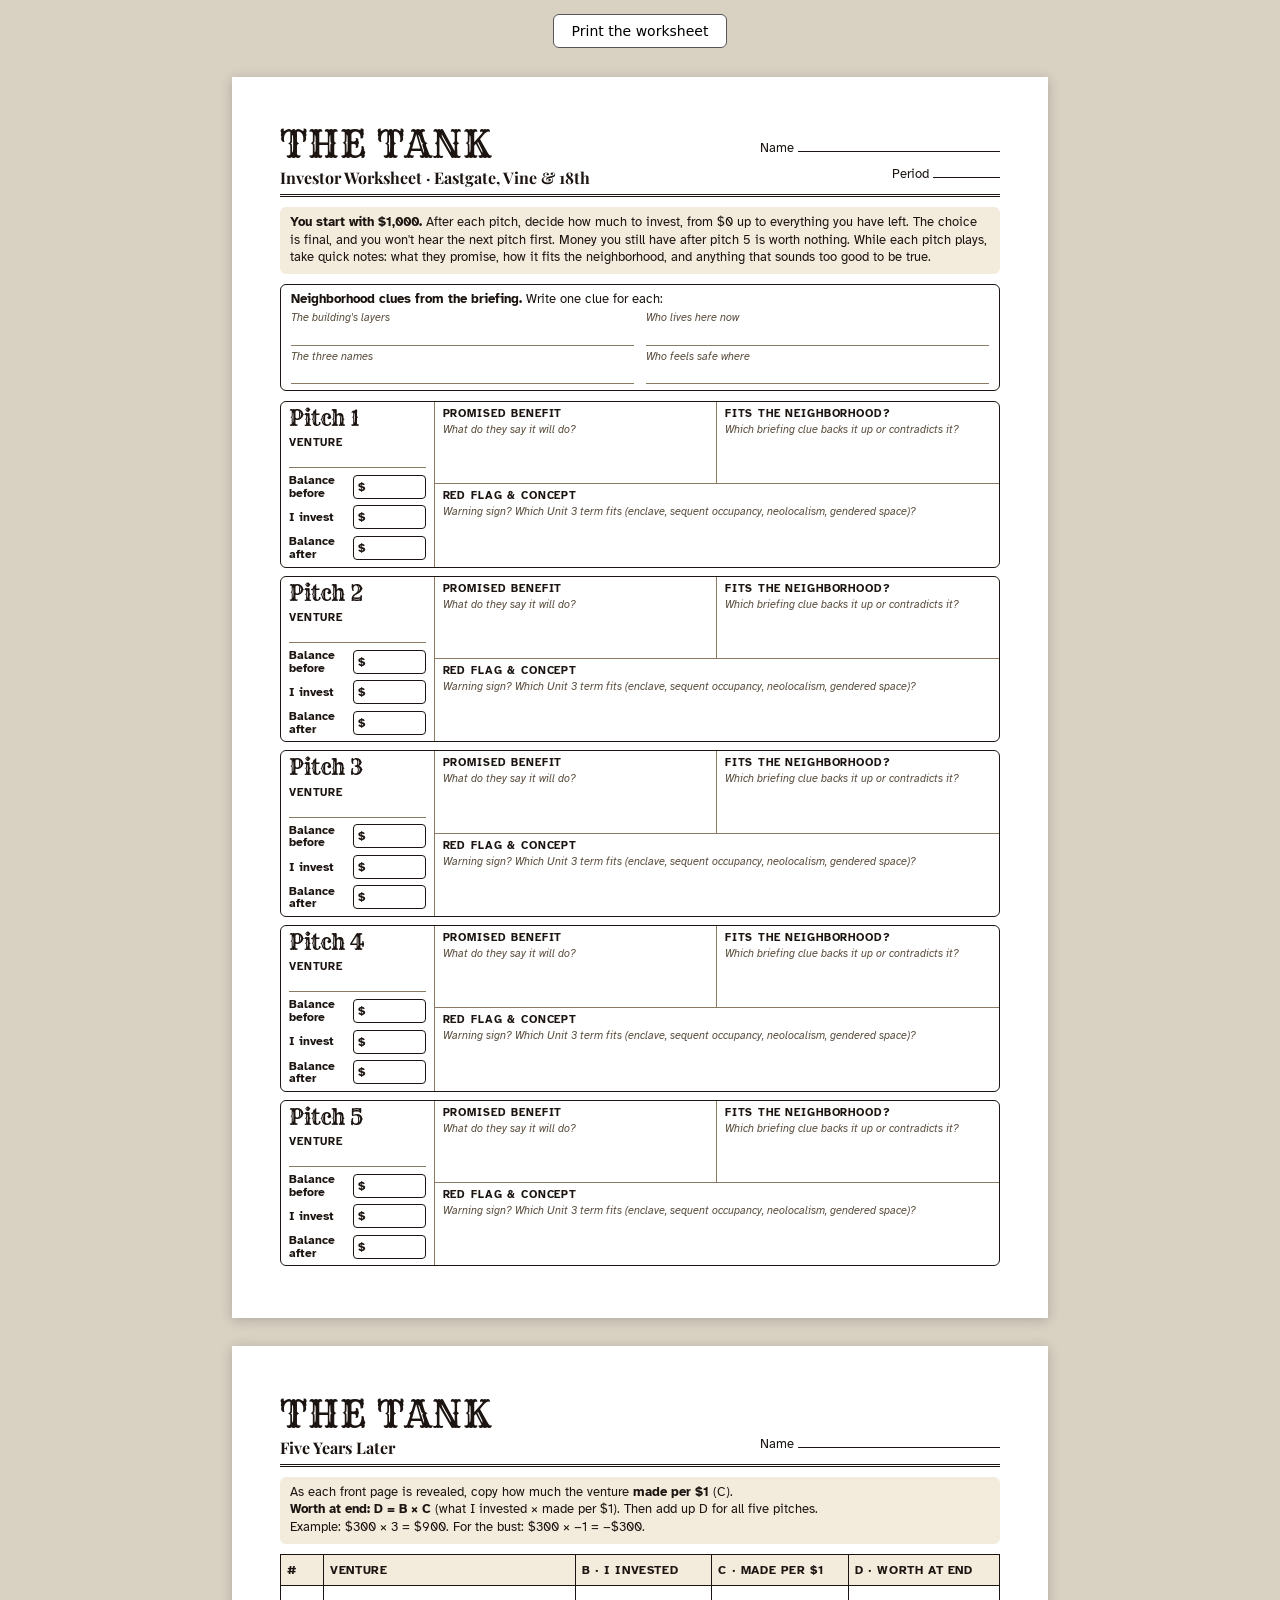
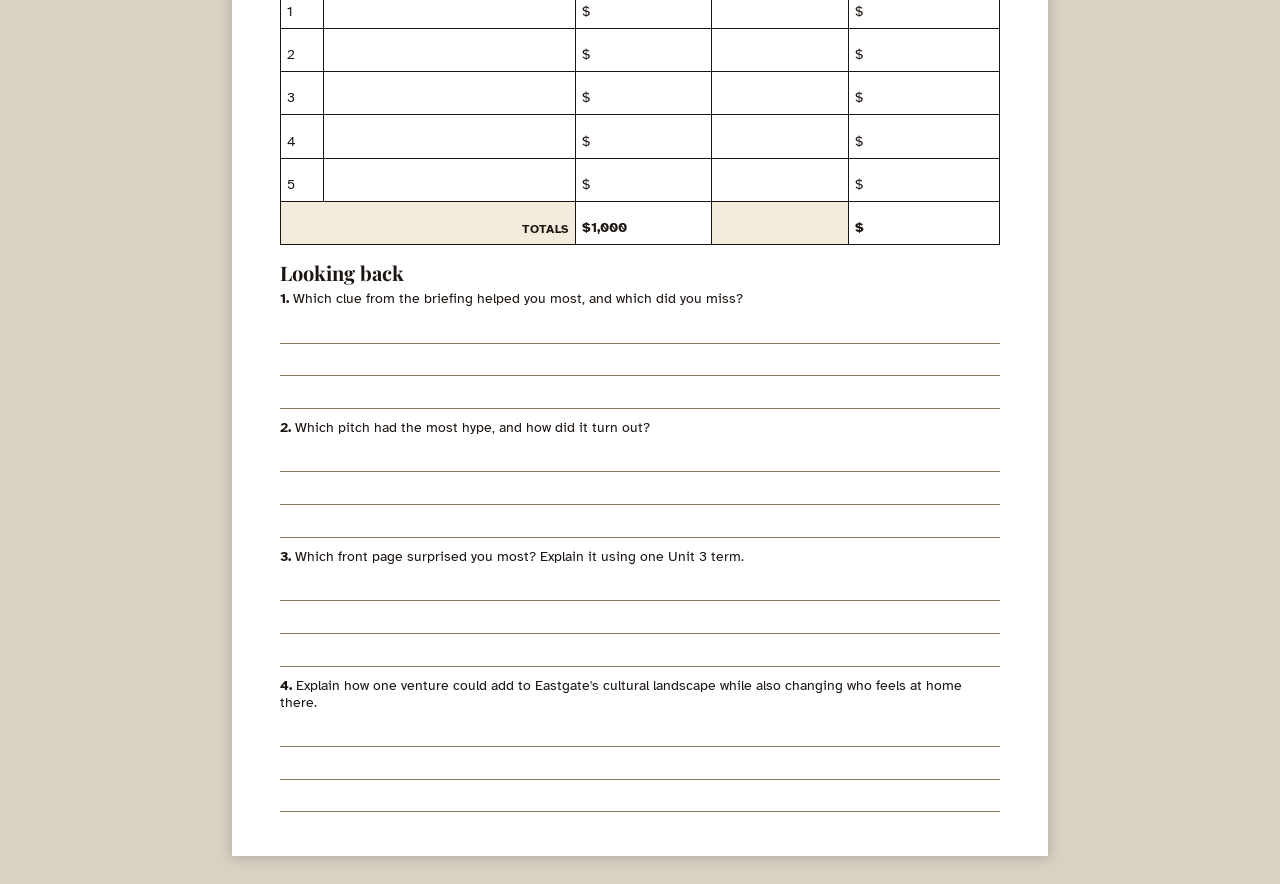
==== handout.html @ dfb70f0d "The Eastgate Tank: AP Human Geography 3.2 investor game built on The Tank Same flow as the Transport" ====
<!doctype html>
<html lang="en">
<head>
  <meta charset="utf-8">
  <meta name="viewport" content="width=device-width, initial-scale=1">
  <title>Eastgate Investor Worksheet</title>
  <meta name="description" content="Printable investor worksheet for The Eastgate Tank: neighborhood clues, notes on each pitch, a running balance, and the Five Years Later math.">
  <link rel="stylesheet" href="css/fonts.css">
  <style>
    :root { --ink: #1b1410; --rule: #8a7a62; --soft: #f3ecdd; }
    * { box-sizing: border-box; }
    body { margin: 0; background: #d9d2c3; color: var(--ink); font-family: 'Atkinson Hyperlegible', system-ui, sans-serif; font-size: 10.5pt; }
    .page { width: 8.5in; min-height: 11in; margin: .3in auto; background: #fff; padding: .45in .5in; box-shadow: 0 2px 12px rgba(0,0,0,.2); }
    .bar { display: flex; justify-content: space-between; align-items: end; border-bottom: 3px double var(--ink); padding-bottom: 6px; margin-bottom: 10px; }
    h1 { font-family: 'Rye', serif; font-weight: 400; font-size: 28pt; margin: 0; letter-spacing: 1px; }
    .sub { font-family: 'Playfair Display', serif; font-weight: 700; font-size: 12pt; }
    .name { font-size: 10pt; line-height: 2; text-align: right; }
    .name span { display: inline-block; border-bottom: 1px solid var(--ink); width: 2.1in; }
    .rules { background: var(--soft); border-radius: 6px; padding: 7px 10px; margin: 0 0 10px; font-size: 9.5pt; line-height: 1.4; }
    .pitch { display: grid; grid-template-columns: 1.6in 1fr 1fr; border: 1.5px solid var(--ink); border-radius: 6px; margin-bottom: 8px; break-inside: avoid; }
    .pitch .left { border-right: 1px solid var(--rule); padding: 6px 8px; display: flex; flex-direction: column; gap: 4px; }
    .pitch .num { font-family: 'Rye', serif; font-size: 16pt; line-height: 1; }
    .field { padding: 5px 8px; border-bottom: 1px solid var(--rule); min-height: .56in; }
    .clues { border: 1.5px solid var(--ink); border-radius: 6px; padding: 6px 10px; margin: 0 0 10px; font-size: 9.5pt; }
    .cgrid { display: grid; grid-template-columns: 1fr 1fr; gap: 0 12px; }
    .cgrid div { border-bottom: 1px solid var(--rule); height: .4in; padding-top: 2px; }
    .cgrid i { font-size: 8pt; color: #5c5040; }
    .field:nth-child(odd) { border-right: 1px solid var(--rule); }
    .field b { display: block; font-size: 8pt; letter-spacing: .08em; text-transform: uppercase; }
    .field i { font-size: 8pt; color: #5c5040; }
    .grid { display: grid; grid-template-columns: 1fr 1fr; grid-column: 2 / 4; }
    .grid .field.wide { grid-column: 1 / 3; border-right: none; border-bottom: none; }
    .blank { border-bottom: 1px solid var(--rule); height: 18px; }
    .money { display: flex; align-items: center; gap: 4px; font-weight: 700; font-size: 9pt; margin-top: 2px; }
    .money .lbl { width: .62in; line-height: 1.05; }
    .money .box { flex: 1; border: 1.5px solid var(--ink); border-radius: 4px; height: 24px; display: flex; align-items: center; padding-left: 4px; }
    table { width: 100%; border-collapse: collapse; margin-top: 6px; }
    th, td { border: 1px solid var(--ink); padding: 8px 6px; text-align: left; vertical-align: bottom; }
    th { background: var(--soft); font-size: 9pt; text-transform: uppercase; letter-spacing: .05em; }
    td { height: .45in; }
    h2 { font-family: 'Playfair Display', serif; font-size: 15pt; margin: 14px 0 4px; }
    .lines div { border-bottom: 1px solid var(--rule); height: .34in; }
    .tools { text-align: center; margin: 14px; font-family: system-ui; }
    .tools button { font: inherit; padding: 8px 18px; border-radius: 6px; border: 1px solid #555; background: #fff; cursor: pointer; }
    @media print {
      body { background: #fff; }
      .page { margin: 0; box-shadow: none; width: auto; min-height: 0; padding: .35in .45in; }
      .page + .page { break-before: page; }
      .tools { display: none; }
    }
    @page { size: letter; margin: 0; }
  </style>
</head>
<body>
  <div class="tools"><button onclick="print()">Print the worksheet</button></div>

  <section class="page">
    <div class="bar">
      <div><h1>THE TANK</h1><div class="sub">Investor Worksheet · Eastgate, Vine &amp; 18th</div></div>
      <div class="name">Name <span></span><br>Period <span style="width:.7in"></span></div>
    </div>
    <div class="rules"><b>You start with $1,000.</b> After each pitch, decide how much to invest, from $0 up to everything you have left. The choice is final, and you won't hear the next pitch first. Money you still have after pitch 5 is worth nothing. While each pitch plays, take quick notes: what they promise, how it fits the neighborhood, and anything that sounds too good to be true.</div>
    <div class="clues"><b>Neighborhood clues from the briefing.</b> Write one clue for each:<div class="cgrid"><div><i>The building's layers</i></div><div><i>Who lives here now</i></div><div><i>The three names</i></div><div><i>Who feels safe where</i></div></div></div>

    <!-- five pitch blocks -->
    <div id="pitches"></div>
  </section>

  <section class="page">
    <div class="bar"><div><h1>THE TANK</h1><div class="sub">Five Years Later</div></div><div class="name">Name <span></span></div></div>
    <div class="rules">As each front page is revealed, copy how much the venture <b>made per $1</b> (C).<br><b>Worth at end: D = B &times; C</b> (what I invested &times; made per $1). Then add up D for all five pitches.<br>Example: $300 &times; 3 = $900. For the bust: $300 &times; &minus;1 = &minus;$300.</div>
    <table>
      <thead><tr><th style="width:6%">#</th><th>Venture</th><th style="width:19%">B &middot; I invested</th><th style="width:19%">C &middot; Made per $1</th><th style="width:21%">D &middot; Worth at end</th></tr></thead>
      <tbody><tr><td>1</td><td></td><td>$</td><td></td><td>$</td></tr><tr><td>2</td><td></td><td>$</td><td></td><td>$</td></tr><tr><td>3</td><td></td><td>$</td><td></td><td>$</td></tr><tr><td>4</td><td></td><td>$</td><td></td><td>$</td></tr><tr><td>5</td><td></td><td>$</td><td></td><td>$</td></tr>
        <tr><th colspan="2" style="text-align:right">Totals</th><td><b>$1,000</b></td><td style="background:var(--soft)"></td><td><b>$</b></td></tr></tbody>
    </table>

    <h2>Looking back</h2>
    <p style="margin:2px 0 4px"><b>1.</b> Which clue from the briefing helped you most, and which did you miss?</p>
    <div class="lines"><div></div><div></div><div></div></div>
    <p style="margin:10px 0 4px"><b>2.</b> Which pitch had the most hype, and how did it turn out?</p>
    <div class="lines"><div></div><div></div><div></div></div>
    <p style="margin:10px 0 4px"><b>3.</b> Which front page surprised you most? Explain it using one Unit 3 term.</p>
    <div class="lines"><div></div><div></div><div></div></div>
    <p style="margin:10px 0 4px"><b>4.</b> Explain how one venture could add to Eastgate's cultural landscape while also changing who feels at home there.</p>
    <div class="lines"><div></div><div></div><div></div></div>
  </section>

  <script>
    // Five identical note blocks. Venture names are left blank because the pitch order changes by class.
    const block = (n) => `
      <div class="pitch">
        <div class="left"><div class="num">Pitch ${n}</div>
          <div><b style="font-size:8pt;text-transform:uppercase;letter-spacing:.08em">Venture</b><div class="blank"></div></div>
          <div class="money"><span class="lbl">Balance before</span><span class="box">$</span></div>
          <div class="money"><span class="lbl">I invest</span><span class="box">$</span></div>
          <div class="money"><span class="lbl">Balance after</span><span class="box">$</span></div>
        </div>
        <div class="grid">
          <div class="field"><b>Promised benefit</b><i>What do they say it will do?</i></div>
          <div class="field"><b>Fits the neighborhood?</b><i>Which briefing clue backs it up or contradicts it?</i></div>
          <div class="field wide"><b>Red flag &amp; concept</b><i>Warning sign? Which Unit 3 term fits (enclave, sequent occupancy, neolocalism, gendered space)?</i></div>
        </div>
      </div>`;
    document.getElementById('pitches').innerHTML = [1, 2, 3, 4, 5].map(block).join('');
  </script>
</body>
</html>
---- css/fonts.css ----
/* Self-hosted fonts (latin subset), so the site works even where Google Fonts is blocked. */
@font-face { font-family: 'Abril Fatface'; font-style: normal; font-weight: 400; font-display: swap; src: url(../assets/fonts/abril-fatface-400.woff2) format('woff2'); }
@font-face { font-family: 'Alfa Slab One'; font-style: normal; font-weight: 400; font-display: swap; src: url(../assets/fonts/alfa-slab-one-400.woff2) format('woff2'); }
@font-face { font-family: 'Atkinson Hyperlegible'; font-style: italic; font-weight: 400; font-display: swap; src: url(../assets/fonts/atkinson-hyperlegible-400-italic.woff2) format('woff2'); }
@font-face { font-family: 'Atkinson Hyperlegible'; font-style: normal; font-weight: 400; font-display: swap; src: url(../assets/fonts/atkinson-hyperlegible-400.woff2) format('woff2'); }
@font-face { font-family: 'Atkinson Hyperlegible'; font-style: normal; font-weight: 700; font-display: swap; src: url(../assets/fonts/atkinson-hyperlegible-700.woff2) format('woff2'); }
@font-face { font-family: 'Lobster'; font-style: normal; font-weight: 400; font-display: swap; src: url(../assets/fonts/lobster-400.woff2) format('woff2'); }
@font-face { font-family: 'Playfair Display'; font-style: italic; font-weight: 700; font-display: swap; src: url(../assets/fonts/playfair-display-700-italic.woff2) format('woff2'); }
@font-face { font-family: 'Playfair Display'; font-style: normal; font-weight: 700; font-display: swap; src: url(../assets/fonts/playfair-display-700.woff2) format('woff2'); }
@font-face { font-family: 'Playfair Display'; font-style: normal; font-weight: 900; font-display: swap; src: url(../assets/fonts/playfair-display-900.woff2) format('woff2'); }
@font-face { font-family: 'Rye'; font-style: normal; font-weight: 400; font-display: swap; src: url(../assets/fonts/rye-400.woff2) format('woff2'); }
@font-face { font-family: 'Sancreek'; font-style: normal; font-weight: 400; font-display: swap; src: url(../assets/fonts/sancreek-400.woff2) format('woff2'); }
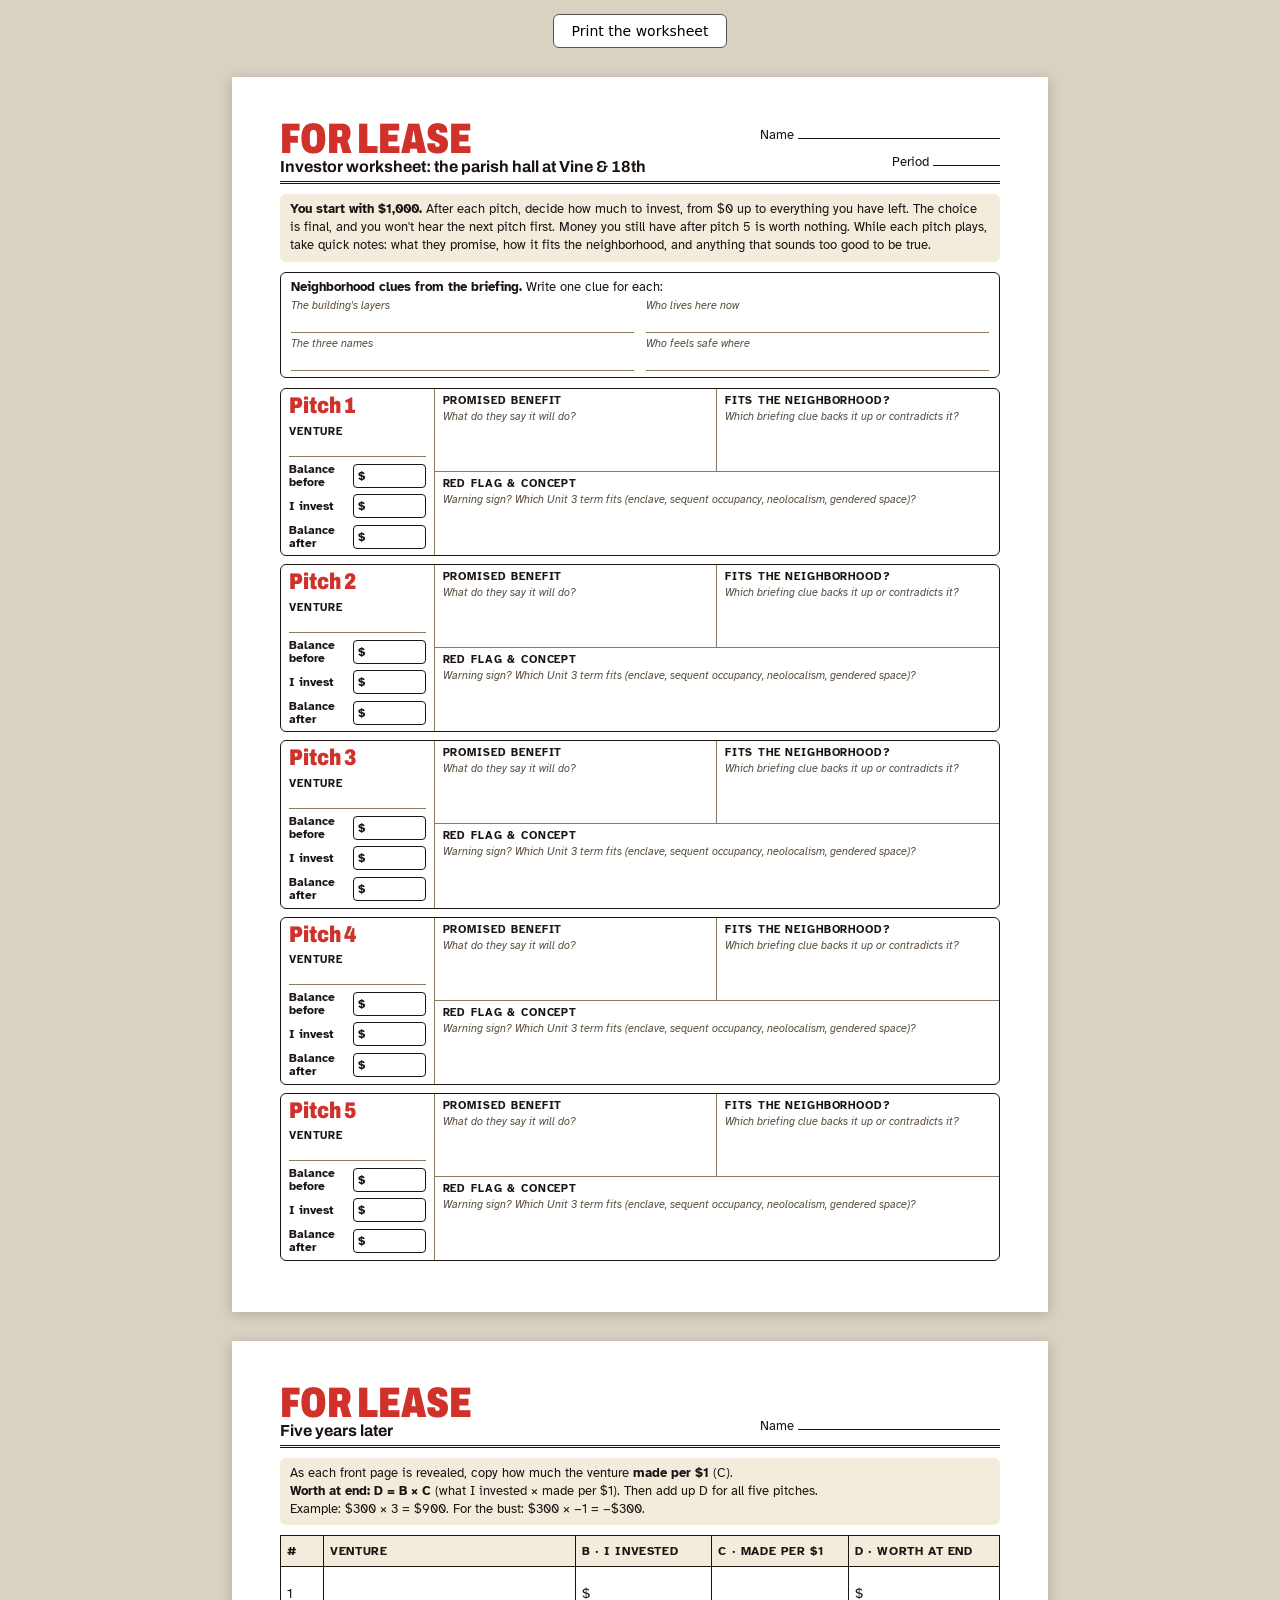
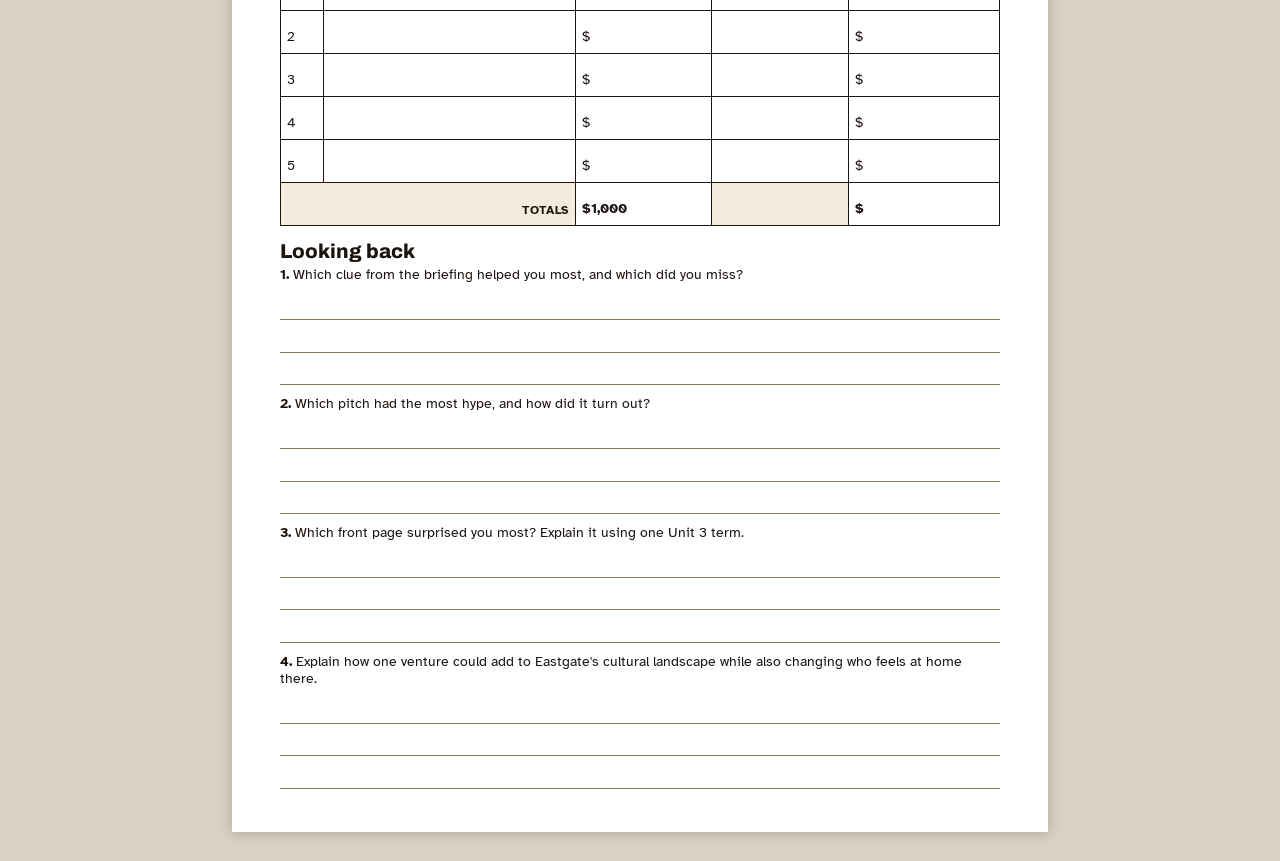
==== commit 1b6eda5d: "Rebrand as For Lease: Vine & 18th with a modern set New look: pitch night inside the parish hall (br" ====
--- a/handout.html
+++ b/handout.html
@@ -3,8 +3,8 @@
 <head>
   <meta charset="utf-8">
   <meta name="viewport" content="width=device-width, initial-scale=1">
-  <title>Eastgate Investor Worksheet</title>
-  <meta name="description" content="Printable investor worksheet for The Eastgate Tank: neighborhood clues, notes on each pitch, a running balance, and the Five Years Later math.">
+  <title>For Lease: Investor Worksheet</title>
+  <meta name="description" content="Printable investor worksheet for For Lease: neighborhood clues, notes on each pitch, a running balance, and the Five Years Later math.">
   <link rel="stylesheet" href="css/fonts.css">
   <style>
     :root { --ink: #1b1410; --rule: #8a7a62; --soft: #f3ecdd; }
@@ -12,14 +12,14 @@
     body { margin: 0; background: #d9d2c3; color: var(--ink); font-family: 'Atkinson Hyperlegible', system-ui, sans-serif; font-size: 10.5pt; }
     .page { width: 8.5in; min-height: 11in; margin: .3in auto; background: #fff; padding: .45in .5in; box-shadow: 0 2px 12px rgba(0,0,0,.2); }
     .bar { display: flex; justify-content: space-between; align-items: end; border-bottom: 3px double var(--ink); padding-bottom: 6px; margin-bottom: 10px; }
-    h1 { font-family: 'Rye', serif; font-weight: 400; font-size: 28pt; margin: 0; letter-spacing: 1px; }
-    .sub { font-family: 'Playfair Display', serif; font-weight: 700; font-size: 12pt; }
+    h1 { font-family: 'Archivo', sans-serif; font-weight: 900; font-stretch: 72%; font-size: 32pt; line-height: .9; margin: 0; color: #d1312b; }
+    .sub { font-family: 'Archivo', sans-serif; font-weight: 700; font-size: 12pt; }
     .name { font-size: 10pt; line-height: 2; text-align: right; }
     .name span { display: inline-block; border-bottom: 1px solid var(--ink); width: 2.1in; }
     .rules { background: var(--soft); border-radius: 6px; padding: 7px 10px; margin: 0 0 10px; font-size: 9.5pt; line-height: 1.4; }
     .pitch { display: grid; grid-template-columns: 1.6in 1fr 1fr; border: 1.5px solid var(--ink); border-radius: 6px; margin-bottom: 8px; break-inside: avoid; }
     .pitch .left { border-right: 1px solid var(--rule); padding: 6px 8px; display: flex; flex-direction: column; gap: 4px; }
-    .pitch .num { font-family: 'Rye', serif; font-size: 16pt; line-height: 1; }
+    .pitch .num { font-family: 'Archivo', sans-serif; font-weight: 900; font-stretch: 80%; font-size: 17pt; line-height: 1; color: #d1312b; }
     .field { padding: 5px 8px; border-bottom: 1px solid var(--rule); min-height: .56in; }
     .clues { border: 1.5px solid var(--ink); border-radius: 6px; padding: 6px 10px; margin: 0 0 10px; font-size: 9.5pt; }
     .cgrid { display: grid; grid-template-columns: 1fr 1fr; gap: 0 12px; }
@@ -38,7 +38,7 @@
     th, td { border: 1px solid var(--ink); padding: 8px 6px; text-align: left; vertical-align: bottom; }
     th { background: var(--soft); font-size: 9pt; text-transform: uppercase; letter-spacing: .05em; }
     td { height: .45in; }
-    h2 { font-family: 'Playfair Display', serif; font-size: 15pt; margin: 14px 0 4px; }
+    h2 { font-family: 'Archivo', sans-serif; font-weight: 800; font-size: 15pt; margin: 14px 0 4px; }
     .lines div { border-bottom: 1px solid var(--rule); height: .34in; }
     .tools { text-align: center; margin: 14px; font-family: system-ui; }
     .tools button { font: inherit; padding: 8px 18px; border-radius: 6px; border: 1px solid #555; background: #fff; cursor: pointer; }
@@ -56,7 +56,7 @@
 
   <section class="page">
     <div class="bar">
-      <div><h1>THE TANK</h1><div class="sub">Investor Worksheet · Eastgate, Vine &amp; 18th</div></div>
+      <div><h1>FOR LEASE</h1><div class="sub">Investor worksheet: the parish hall at Vine &amp; 18th</div></div>
       <div class="name">Name <span></span><br>Period <span style="width:.7in"></span></div>
     </div>
     <div class="rules"><b>You start with $1,000.</b> After each pitch, decide how much to invest, from $0 up to everything you have left. The choice is final, and you won't hear the next pitch first. Money you still have after pitch 5 is worth nothing. While each pitch plays, take quick notes: what they promise, how it fits the neighborhood, and anything that sounds too good to be true.</div>
@@ -67,7 +67,7 @@
   </section>
 
   <section class="page">
-    <div class="bar"><div><h1>THE TANK</h1><div class="sub">Five Years Later</div></div><div class="name">Name <span></span></div></div>
+    <div class="bar"><div><h1>FOR LEASE</h1><div class="sub">Five years later</div></div><div class="name">Name <span></span></div></div>
     <div class="rules">As each front page is revealed, copy how much the venture <b>made per $1</b> (C).<br><b>Worth at end: D = B &times; C</b> (what I invested &times; made per $1). Then add up D for all five pitches.<br>Example: $300 &times; 3 = $900. For the bust: $300 &times; &minus;1 = &minus;$300.</div>
     <table>
       <thead><tr><th style="width:6%">#</th><th>Venture</th><th style="width:19%">B &middot; I invested</th><th style="width:19%">C &middot; Made per $1</th><th style="width:21%">D &middot; Worth at end</th></tr></thead>
--- a/css/fonts.css
+++ b/css/fonts.css
@@ -1,12 +1,10 @@
 /* Self-hosted fonts (latin subset), so the site works even where Google Fonts is blocked. */
-@font-face { font-family: 'Abril Fatface'; font-style: normal; font-weight: 400; font-display: swap; src: url(../assets/fonts/abril-fatface-400.woff2) format('woff2'); }
 @font-face { font-family: 'Alfa Slab One'; font-style: normal; font-weight: 400; font-display: swap; src: url(../assets/fonts/alfa-slab-one-400.woff2) format('woff2'); }
 @font-face { font-family: 'Atkinson Hyperlegible'; font-style: italic; font-weight: 400; font-display: swap; src: url(../assets/fonts/atkinson-hyperlegible-400-italic.woff2) format('woff2'); }
 @font-face { font-family: 'Atkinson Hyperlegible'; font-style: normal; font-weight: 400; font-display: swap; src: url(../assets/fonts/atkinson-hyperlegible-400.woff2) format('woff2'); }
 @font-face { font-family: 'Atkinson Hyperlegible'; font-style: normal; font-weight: 700; font-display: swap; src: url(../assets/fonts/atkinson-hyperlegible-700.woff2) format('woff2'); }
-@font-face { font-family: 'Lobster'; font-style: normal; font-weight: 400; font-display: swap; src: url(../assets/fonts/lobster-400.woff2) format('woff2'); }
 @font-face { font-family: 'Playfair Display'; font-style: italic; font-weight: 700; font-display: swap; src: url(../assets/fonts/playfair-display-700-italic.woff2) format('woff2'); }
 @font-face { font-family: 'Playfair Display'; font-style: normal; font-weight: 700; font-display: swap; src: url(../assets/fonts/playfair-display-700.woff2) format('woff2'); }
 @font-face { font-family: 'Playfair Display'; font-style: normal; font-weight: 900; font-display: swap; src: url(../assets/fonts/playfair-display-900.woff2) format('woff2'); }
 @font-face { font-family: 'Rye'; font-style: normal; font-weight: 400; font-display: swap; src: url(../assets/fonts/rye-400.woff2) format('woff2'); }
-@font-face { font-family: 'Sancreek'; font-style: normal; font-weight: 400; font-display: swap; src: url(../assets/fonts/sancreek-400.woff2) format('woff2'); }
+@font-face { font-family: 'Archivo'; font-style: normal; font-weight: 100 900; font-stretch: 62% 125%; font-display: swap; src: url(../assets/fonts/archivo-latin-wdth.woff2) format('woff2-variations'), url(../assets/fonts/archivo-latin-wdth.woff2) format('woff2'); }
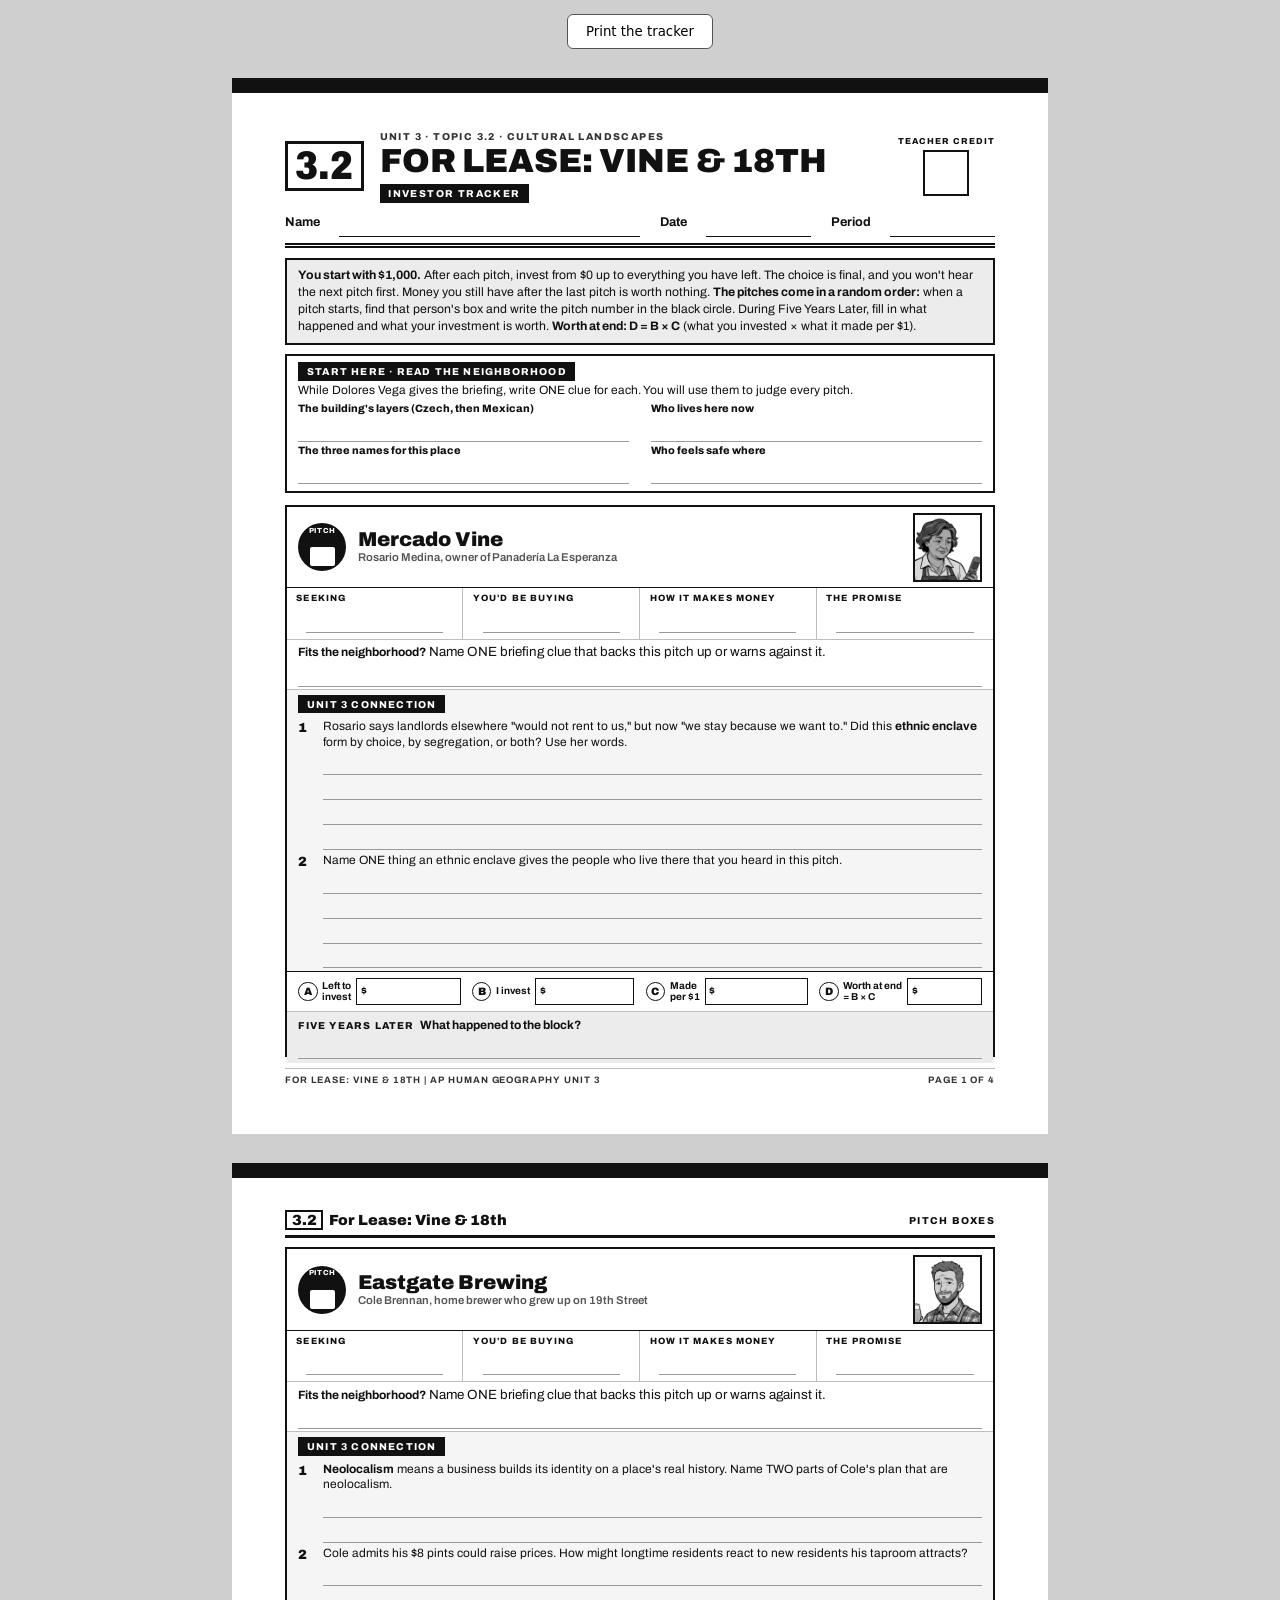
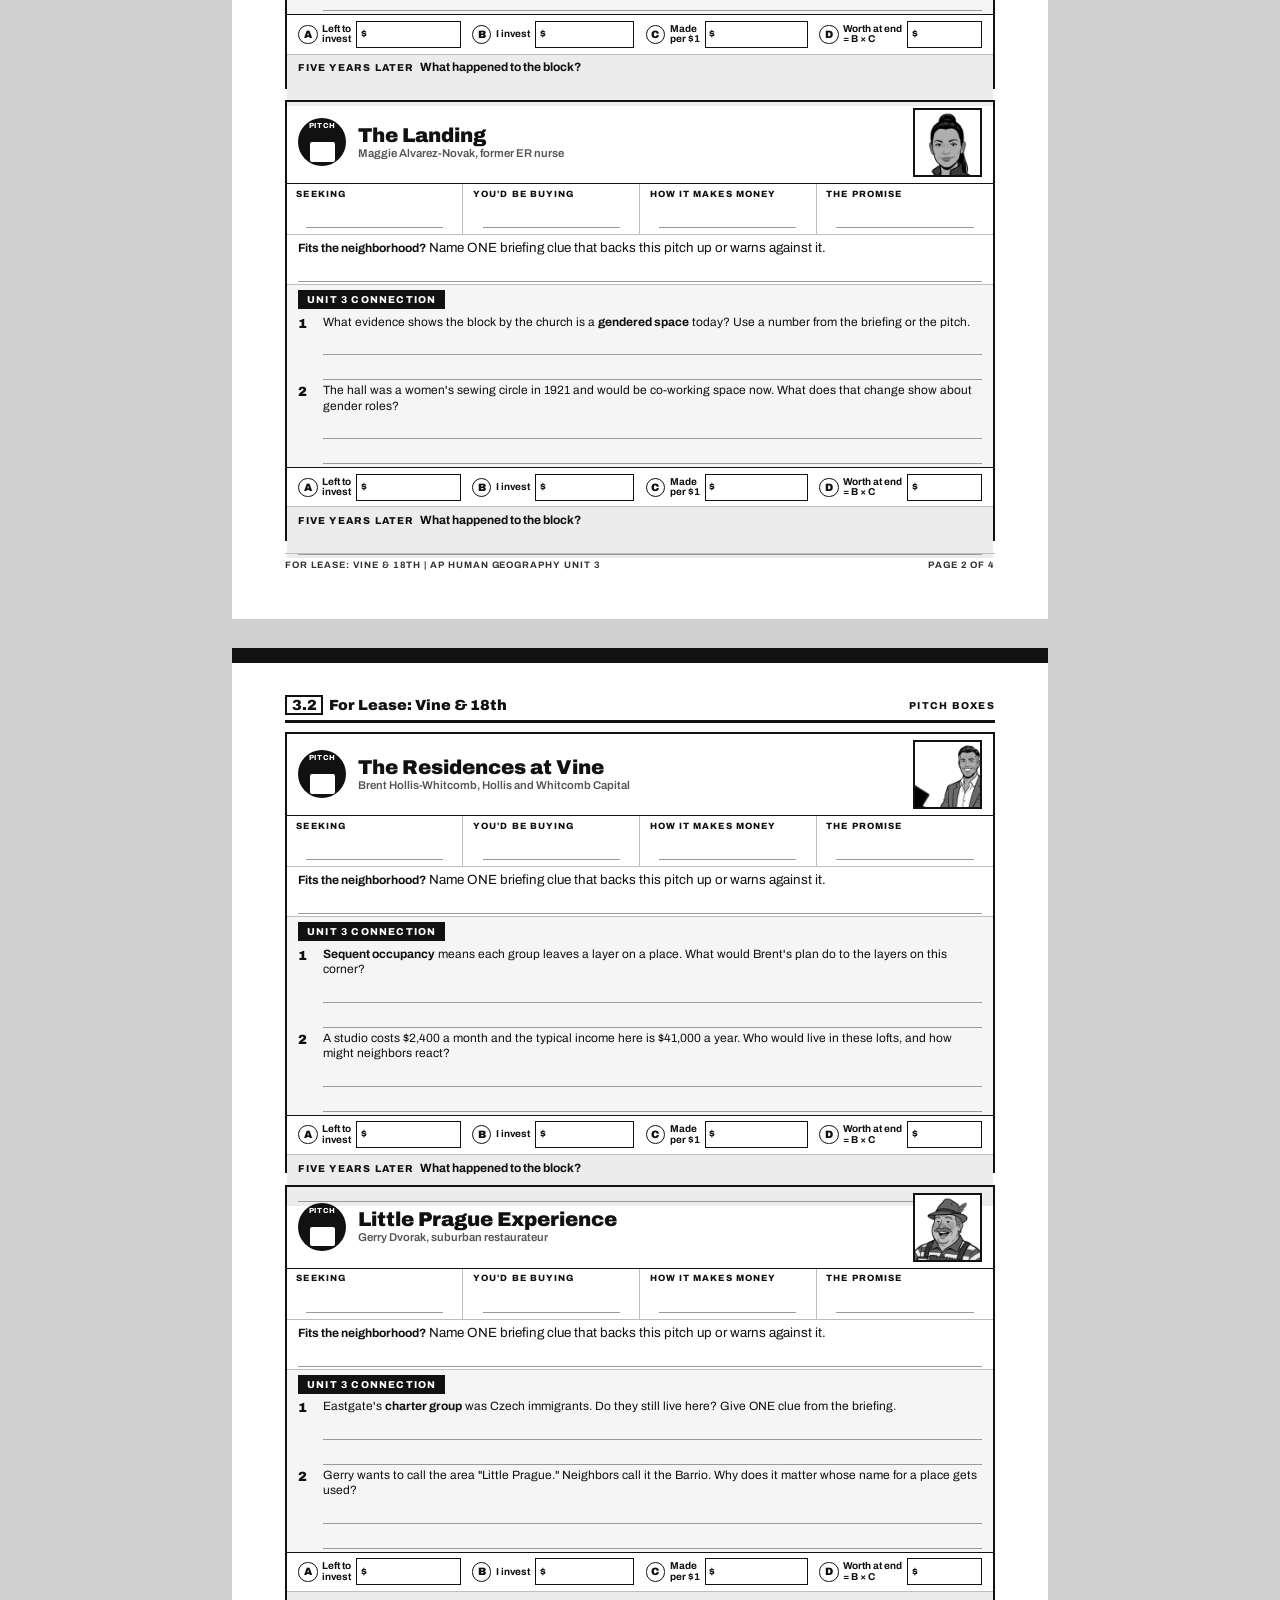
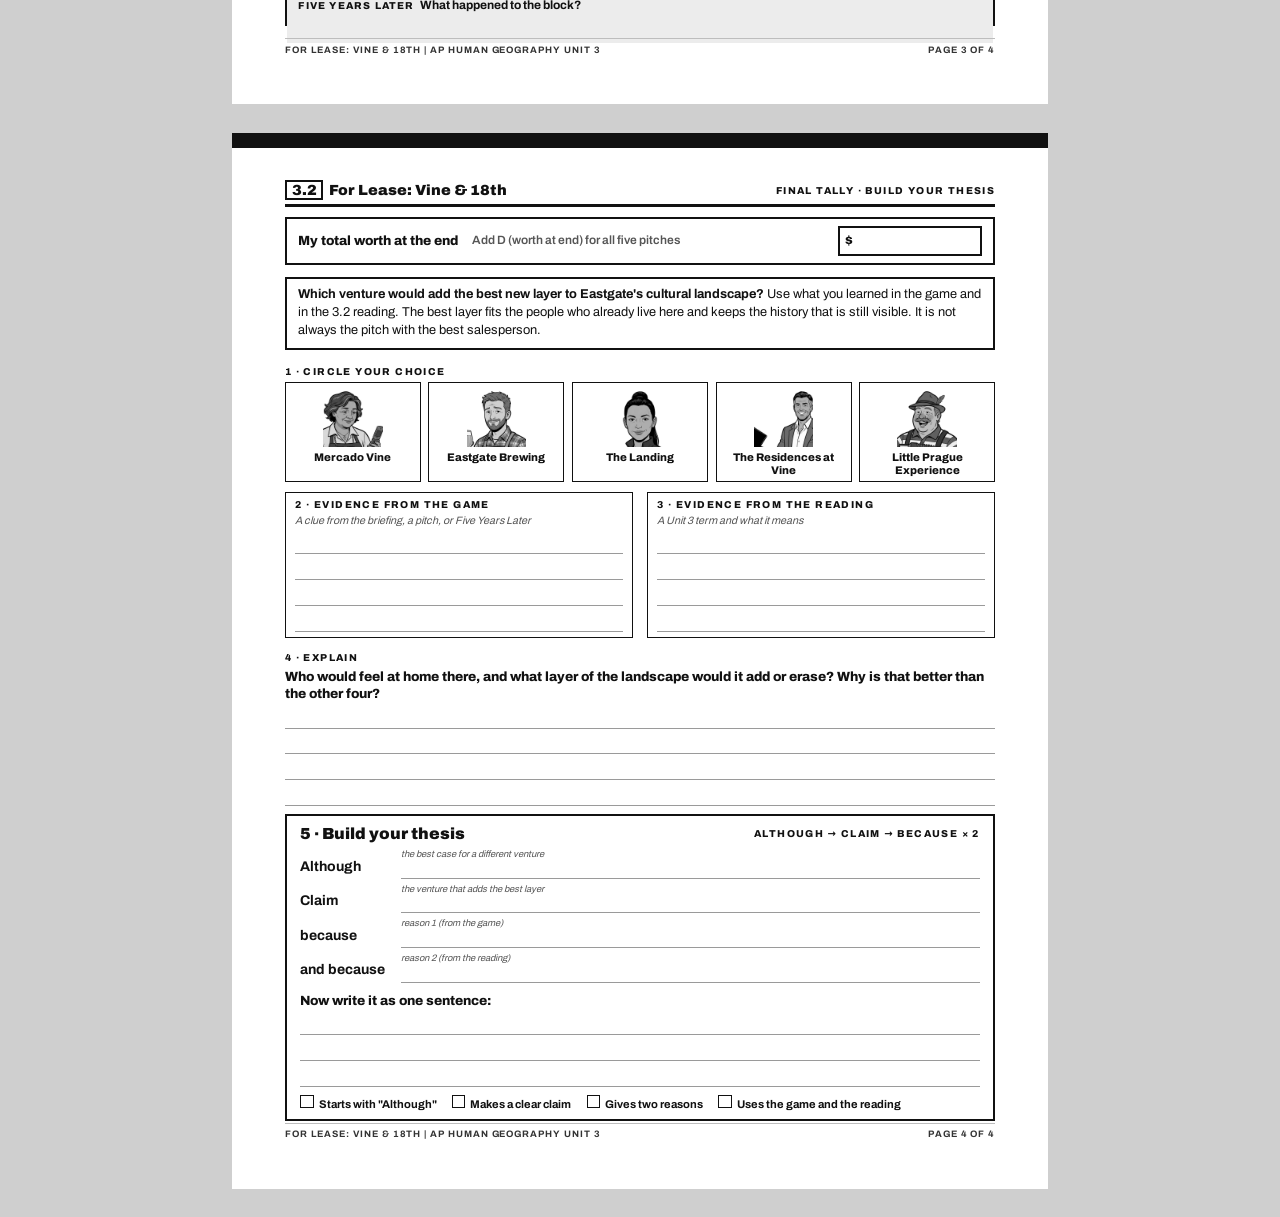
==== commit ce13c66f: "New investor tracker modeled on the Transportation Revolution handout Four pages in the course's bla" ====
--- a/handout.html
+++ b/handout.html
@@ -3,48 +3,95 @@
 <head>
   <meta charset="utf-8">
   <meta name="viewport" content="width=device-width, initial-scale=1">
-  <title>For Lease: Investor Worksheet</title>
-  <meta name="description" content="Printable investor worksheet for For Lease: neighborhood clues, notes on each pitch, a running balance, and the Five Years Later math.">
+  <title>For Lease: Investor Tracker</title>
+  <meta name="description" content="Printable investor tracker for For Lease: Vine & 18th. Neighborhood clues, a box for each pitch with Unit 3 connection questions, the Five Years Later math, and a thesis builder.">
   <link rel="stylesheet" href="css/fonts.css">
   <style>
-    :root { --ink: #1b1410; --rule: #8a7a62; --soft: #f3ecdd; }
+    /* Black-and-white student handout: Archivo throughout, structure from rules and tabs. */
+    :root { --ink: #111; --muted: #555; --label: #333; --line: #bdbdbd; --rule: #9a9a9a; --tint: #ececec; --tint-soft: #f5f5f5; }
     * { box-sizing: border-box; }
-    body { margin: 0; background: #d9d2c3; color: var(--ink); font-family: 'Atkinson Hyperlegible', system-ui, sans-serif; font-size: 10.5pt; }
-    .page { width: 8.5in; min-height: 11in; margin: .3in auto; background: #fff; padding: .45in .5in; box-shadow: 0 2px 12px rgba(0,0,0,.2); }
-    .bar { display: flex; justify-content: space-between; align-items: end; border-bottom: 3px double var(--ink); padding-bottom: 6px; margin-bottom: 10px; }
-    h1 { font-family: 'Archivo', sans-serif; font-weight: 900; font-stretch: 72%; font-size: 32pt; line-height: .9; margin: 0; color: #d1312b; }
-    .sub { font-family: 'Archivo', sans-serif; font-weight: 700; font-size: 12pt; }
-    .name { font-size: 10pt; line-height: 2; text-align: right; }
-    .name span { display: inline-block; border-bottom: 1px solid var(--ink); width: 2.1in; }
-    .rules { background: var(--soft); border-radius: 6px; padding: 7px 10px; margin: 0 0 10px; font-size: 9.5pt; line-height: 1.4; }
-    .pitch { display: grid; grid-template-columns: 1.6in 1fr 1fr; border: 1.5px solid var(--ink); border-radius: 6px; margin-bottom: 8px; break-inside: avoid; }
-    .pitch .left { border-right: 1px solid var(--rule); padding: 6px 8px; display: flex; flex-direction: column; gap: 4px; }
-    .pitch .num { font-family: 'Archivo', sans-serif; font-weight: 900; font-stretch: 80%; font-size: 17pt; line-height: 1; color: #d1312b; }
-    .field { padding: 5px 8px; border-bottom: 1px solid var(--rule); min-height: .56in; }
-    .clues { border: 1.5px solid var(--ink); border-radius: 6px; padding: 6px 10px; margin: 0 0 10px; font-size: 9.5pt; }
-    .cgrid { display: grid; grid-template-columns: 1fr 1fr; gap: 0 12px; }
-    .cgrid div { border-bottom: 1px solid var(--rule); height: .4in; padding-top: 2px; }
-    .cgrid i { font-size: 8pt; color: #5c5040; }
-    .field:nth-child(odd) { border-right: 1px solid var(--rule); }
-    .field b { display: block; font-size: 8pt; letter-spacing: .08em; text-transform: uppercase; }
-    .field i { font-size: 8pt; color: #5c5040; }
-    .grid { display: grid; grid-template-columns: 1fr 1fr; grid-column: 2 / 4; }
-    .grid .field.wide { grid-column: 1 / 3; border-right: none; border-bottom: none; }
-    .blank { border-bottom: 1px solid var(--rule); height: 18px; }
-    .money { display: flex; align-items: center; gap: 4px; font-weight: 700; font-size: 9pt; margin-top: 2px; }
-    .money .lbl { width: .62in; line-height: 1.05; }
-    .money .box { flex: 1; border: 1.5px solid var(--ink); border-radius: 4px; height: 24px; display: flex; align-items: center; padding-left: 4px; }
-    table { width: 100%; border-collapse: collapse; margin-top: 6px; }
-    th, td { border: 1px solid var(--ink); padding: 8px 6px; text-align: left; vertical-align: bottom; }
-    th { background: var(--soft); font-size: 9pt; text-transform: uppercase; letter-spacing: .05em; }
-    td { height: .45in; }
-    h2 { font-family: 'Archivo', sans-serif; font-weight: 800; font-size: 15pt; margin: 14px 0 4px; }
-    .lines div { border-bottom: 1px solid var(--rule); height: .34in; }
+    body { margin: 0; background: #cfcfcf; color: var(--ink); font-family: 'Archivo', system-ui, sans-serif; font-size: 10pt; line-height: 1.3; }
+    .page { width: 8.5in; height: 11in; margin: .3in auto; background: #fff; padding: .5in .55in; position: relative; overflow: hidden; display: flex; flex-direction: column; }
+    .topbar { position: absolute; left: 0; right: 0; top: 0; height: .16in; background: var(--ink); }
+    /* header (page 1) */
+    .hdr { display: grid; grid-template-columns: auto 1fr auto; gap: 0 .16in; align-items: center; }
+    .num { font-weight: 900; font-stretch: 85%; font-size: 30pt; line-height: 1; border: 3px solid var(--ink); padding: .02in .08in; }
+    .kicker { font-weight: 800; font-size: 7.5pt; letter-spacing: .14em; text-transform: uppercase; color: var(--label); }
+    h1 { margin: .02in 0 0; font-weight: 900; font-size: 25pt; line-height: 1; text-transform: uppercase; white-space: nowrap; }
+    .doc-tab { display: inline-block; background: var(--ink); color: #fff; font-weight: 800; font-size: 7.5pt; letter-spacing: .14em; padding: .03in .09in; margin-top: .06in; }
+    .credit { text-align: center; font-weight: 800; font-size: 6.5pt; letter-spacing: .12em; }
+    .credit i { display: block; width: 46px; height: 46px; border: 2px solid var(--ink); margin: .03in auto 0; }
+    .nameline { display: flex; gap: .2in; margin: .12in 0 .06in; font-weight: 700; font-size: 9.5pt; }
+    .nameline span { flex: 1; border-bottom: 1px solid var(--ink); height: .24in; }
+    .nameline span.s { flex: .35; }
+    .dbl { border-top: 5px double var(--ink); margin-bottom: .1in; }
+    /* running header (pages 2+) */
+    .run { display: flex; justify-content: space-between; align-items: center; border-bottom: 3px solid var(--ink); padding-bottom: .05in; margin-bottom: .1in; }
+    .run b { font-weight: 900; font-size: 11pt; }
+    .run b span { border: 2px solid var(--ink); padding: 0 .05in; margin-right: .06in; }
+    .run em { font-style: normal; font-weight: 800; font-size: 7.5pt; letter-spacing: .14em; text-transform: uppercase; }
+    .directions { background: var(--tint); border: 2px solid var(--ink); padding: .08in .12in; font-size: 9.2pt; line-height: 1.38; margin-bottom: .1in; }
+    .tab { display: inline-block; background: var(--ink); color: #fff; font-weight: 800; font-size: 7.5pt; letter-spacing: .12em; text-transform: uppercase; padding: .03in .09in; }
+    /* neighborhood clues */
+    .clues { border: 2.5px solid var(--ink); padding: .06in .12in .08in; margin-bottom: .12in; }
+    .clues p { margin: .02in 0 .04in; font-size: 9pt; }
+    .cgrid { display: grid; grid-template-columns: 1fr 1fr; gap: .02in .22in; }
+    .cgrid div { font-weight: 800; font-size: 8pt; }
+    .lines i { display: block; border-bottom: 1px solid var(--rule); height: .27in; }
+    /* venture box */
+    .venture { border: 2.5px solid var(--ink); margin-bottom: .12in; flex: 1; display: flex; flex-direction: column; min-height: 0; }
+    .v-head { display: flex; align-items: center; gap: .12in; padding: .06in .12in; border-bottom: 1.5px solid var(--ink); }
+    .pitchno { width: .5in; height: .5in; border-radius: 50%; background: var(--ink); color: #fff; display: grid; place-items: center; text-align: center; font-weight: 800; font-size: 5.5pt; letter-spacing: .08em; line-height: 1.05; flex: none; }
+    .pitchno b { display: block; width: .26in; height: .2in; background: #fff; border-radius: 2px; margin: .02in auto 0; }
+    .v-name { flex: 1; }
+    .v-name h2 { margin: 0; font-weight: 900; font-size: 15pt; line-height: 1.05; }
+    .v-name div { font-size: 8.5pt; color: var(--muted); font-weight: 600; }
+    .v-head img { width: .72in; height: .72in; object-fit: cover; border: 2px solid var(--ink); filter: grayscale(1); }
+    .fields { display: grid; grid-template-columns: repeat(4, 1fr); border-bottom: 1px solid var(--line); }
+    .fields div { padding: .05in .1in .03in; border-right: 1px solid var(--line); font-weight: 800; font-size: 6.8pt; letter-spacing: .12em; text-transform: uppercase; }
+    .fields div:last-child { border-right: none; }
+    .fields .lines i { height: .24in; }
+    .row { padding: .04in .12in .02in; border-bottom: 1px solid var(--line); }
+    .row > b { font-size: 9pt; }
+    .connect { background: var(--tint-soft); padding: .05in .12in .03in; border-bottom: 1.5px solid var(--ink); flex: 1; }
+    .connect .tab { margin-bottom: .03in; }
+    .q { display: grid; grid-template-columns: .22in 1fr; gap: 0 .04in; margin-top: .03in; font-size: 9pt; line-height: 1.3; }
+    .q > span { font-weight: 900; font-size: 10pt; }
+    .q .lines i { height: .26in; }
+    .money { display: grid; grid-template-columns: repeat(4, 1fr); gap: .12in; padding: .06in .12in; border-bottom: 1px solid var(--line); align-items: center; }
+    .money div { display: flex; align-items: center; gap: .05in; font-weight: 700; font-size: 7.5pt; line-height: 1.05; }
+    .money .l { width: .2in; height: .2in; border: 1.5px solid var(--ink); border-radius: 50%; display: grid; place-items: center; font-weight: 900; font-size: 8pt; flex: none; }
+    .money .box { flex: 1; border: 1.5px solid var(--ink); height: .28in; padding-left: .04in; display: flex; align-items: center; font-weight: 800; }
+    .later { background: var(--tint); padding: .04in .12in .04in; }
+    .later .tab { background: none; color: var(--ink); padding: 0; margin-right: .06in; }
+    .later b { font-size: 9pt; }
+    /* thesis page */
+    .qbox { border: 2.5px solid var(--ink); padding: .08in .12in; font-size: 9.6pt; line-height: 1.4; margin-bottom: .1in; }
+    .total { display: flex; align-items: center; gap: .14in; border: 2.5px solid var(--ink); padding: .07in .12in; margin-bottom: .12in; font-weight: 800; }
+    .total span { flex: 1; font-weight: 600; color: var(--muted); font-size: 9pt; }
+    .total .box { width: 1.5in; border: 2px solid var(--ink); height: .32in; display: flex; align-items: center; padding-left: .06in; }
+    .sl { font-weight: 800; font-size: 7.5pt; letter-spacing: .14em; text-transform: uppercase; margin: .06in 0 .04in; }
+    .choices { display: grid; grid-template-columns: repeat(5, 1fr); gap: .08in; margin-bottom: .1in; }
+    .choices div { border: 1.5px solid var(--ink); padding: .05in; text-align: center; font-weight: 800; font-size: 8.3pt; line-height: 1.15; }
+    .choices img { width: .62in; height: .62in; object-fit: cover; display: block; margin: 0 auto .04in; filter: grayscale(1); }
+    .ev { display: grid; grid-template-columns: 1fr 1fr; gap: .14in; margin-bottom: .08in; }
+    .ev > div { border: 1.5px solid var(--ink); padding: .05in .1in; }
+    .ev small { display: block; font-style: italic; color: var(--muted); font-size: 8pt; }
+    .thesis { border: 2.5px solid var(--ink); padding: .08in .14in; margin-top: .08in; }
+    .thesis h3 { margin: 0; display: flex; justify-content: space-between; font-weight: 900; font-size: 12pt; }
+    .thesis h3 span { font-weight: 800; font-size: 7.5pt; letter-spacing: .14em; text-transform: uppercase; align-self: center; }
+    .eq { display: grid; grid-template-columns: .95in 1fr; align-items: end; gap: 0 .1in; margin-top: .02in; }
+    .eq b { font-size: 10.5pt; padding-bottom: .03in; }
+    .eq div { border-bottom: 1px solid var(--rule); height: .34in; position: relative; }
+    .eq div small { position: absolute; top: .02in; left: 0; font-style: italic; font-size: 7pt; color: var(--muted); }
+    .checks { display: flex; gap: .16in; margin-top: .08in; font-size: 8.4pt; font-weight: 700; }
+    .checks span::before { content: ''; display: inline-block; width: .12in; height: .12in; border: 1.5px solid var(--ink); margin-right: .05in; vertical-align: -1px; }
+    .foot { margin-top: auto; padding-top: .05in; border-top: 1px solid var(--line); display: flex; justify-content: space-between; font-size: 7pt; font-weight: 700; letter-spacing: .1em; text-transform: uppercase; color: var(--label); }
     .tools { text-align: center; margin: 14px; font-family: system-ui; }
     .tools button { font: inherit; padding: 8px 18px; border-radius: 6px; border: 1px solid #555; background: #fff; cursor: pointer; }
     @media print {
       body { background: #fff; }
-      .page { margin: 0; box-shadow: none; width: auto; min-height: 0; padding: .35in .45in; }
+      .page { margin: 0; box-shadow: none; }
       .page + .page { break-before: page; }
       .tools { display: none; }
     }
@@ -52,57 +99,99 @@
   </style>
 </head>
 <body>
-  <div class="tools"><button onclick="print()">Print the worksheet</button></div>
-
-  <section class="page">
-    <div class="bar">
-      <div><h1>FOR LEASE</h1><div class="sub">Investor worksheet: the parish hall at Vine &amp; 18th</div></div>
-      <div class="name">Name <span></span><br>Period <span style="width:.7in"></span></div>
-    </div>
-    <div class="rules"><b>You start with $1,000.</b> After each pitch, decide how much to invest, from $0 up to everything you have left. The choice is final, and you won't hear the next pitch first. Money you still have after pitch 5 is worth nothing. While each pitch plays, take quick notes: what they promise, how it fits the neighborhood, and anything that sounds too good to be true.</div>
-    <div class="clues"><b>Neighborhood clues from the briefing.</b> Write one clue for each:<div class="cgrid"><div><i>The building's layers</i></div><div><i>Who lives here now</i></div><div><i>The three names</i></div><div><i>Who feels safe where</i></div></div></div>
-
-    <!-- five pitch blocks -->
-    <div id="pitches"></div>
-  </section>
-
-  <section class="page">
-    <div class="bar"><div><h1>FOR LEASE</h1><div class="sub">Five years later</div></div><div class="name">Name <span></span></div></div>
-    <div class="rules">As each front page is revealed, copy how much the venture <b>made per $1</b> (C).<br><b>Worth at end: D = B &times; C</b> (what I invested &times; made per $1). Then add up D for all five pitches.<br>Example: $300 &times; 3 = $900. For the bust: $300 &times; &minus;1 = &minus;$300.</div>
-    <table>
-      <thead><tr><th style="width:6%">#</th><th>Venture</th><th style="width:19%">B &middot; I invested</th><th style="width:19%">C &middot; Made per $1</th><th style="width:21%">D &middot; Worth at end</th></tr></thead>
-      <tbody><tr><td>1</td><td></td><td>$</td><td></td><td>$</td></tr><tr><td>2</td><td></td><td>$</td><td></td><td>$</td></tr><tr><td>3</td><td></td><td>$</td><td></td><td>$</td></tr><tr><td>4</td><td></td><td>$</td><td></td><td>$</td></tr><tr><td>5</td><td></td><td>$</td><td></td><td>$</td></tr>
-        <tr><th colspan="2" style="text-align:right">Totals</th><td><b>$1,000</b></td><td style="background:var(--soft)"></td><td><b>$</b></td></tr></tbody>
-    </table>
-
-    <h2>Looking back</h2>
-    <p style="margin:2px 0 4px"><b>1.</b> Which clue from the briefing helped you most, and which did you miss?</p>
-    <div class="lines"><div></div><div></div><div></div></div>
-    <p style="margin:10px 0 4px"><b>2.</b> Which pitch had the most hype, and how did it turn out?</p>
-    <div class="lines"><div></div><div></div><div></div></div>
-    <p style="margin:10px 0 4px"><b>3.</b> Which front page surprised you most? Explain it using one Unit 3 term.</p>
-    <div class="lines"><div></div><div></div><div></div></div>
-    <p style="margin:10px 0 4px"><b>4.</b> Explain how one venture could add to Eastgate's cultural landscape while also changing who feels at home there.</p>
-    <div class="lines"><div></div><div></div><div></div></div>
-  </section>
+  <div class="tools"><button onclick="print()">Print the tracker</button></div>
+  <div id="pages"></div>
 
   <script>
-    // Five identical note blocks. Venture names are left blank because the pitch order changes by class.
-    const block = (n) => `
-      <div class="pitch">
-        <div class="left"><div class="num">Pitch ${n}</div>
-          <div><b style="font-size:8pt;text-transform:uppercase;letter-spacing:.08em">Venture</b><div class="blank"></div></div>
-          <div class="money"><span class="lbl">Balance before</span><span class="box">$</span></div>
-          <div class="money"><span class="lbl">I invest</span><span class="box">$</span></div>
-          <div class="money"><span class="lbl">Balance after</span><span class="box">$</span></div>
+    // Each venture gets its own box because the pitch order is shuffled every period:
+    // students find the box when a pitch starts and write its number in the black circle.
+    const V = [
+      { id: 'mercado', name: 'Mercado Vine', who: 'Rosario Medina, owner of Panadería La Esperanza', qs: [
+        'Rosario says landlords elsewhere "would not rent to us," but now "we stay because we want to." Did this <b>ethnic enclave</b> form by choice, by segregation, or both? Use her words.',
+        'Name ONE thing an ethnic enclave gives the people who live there that you heard in this pitch.'] },
+      { id: 'brewery', name: 'Eastgate Brewing', who: 'Cole Brennan, home brewer who grew up on 19th Street', qs: [
+        '<b>Neolocalism</b> means a business builds its identity on a place\'s real history. Name TWO parts of Cole\'s plan that are neolocalism.',
+        'Cole admits his $8 pints could raise prices. How might longtime residents react to new residents his taproom attracts?'] },
+      { id: 'landing', name: 'The Landing', who: 'Maggie Alvarez-Novak, former ER nurse', qs: [
+        'What evidence shows the block by the church is a <b>gendered space</b> today? Use a number from the briefing or the pitch.',
+        'The hall was a women\'s sewing circle in 1921 and would be co-working space now. What does that change show about gender roles?'] },
+      { id: 'residences', name: 'The Residences at Vine', who: 'Brent Hollis-Whitcomb, Hollis and Whitcomb Capital', qs: [
+        '<b>Sequent occupancy</b> means each group leaves a layer on a place. What would Brent\'s plan do to the layers on this corner?',
+        'A studio costs $2,400 a month and the typical income here is $41,000 a year. Who would live in these lofts, and how might neighbors react?'] },
+      { id: 'littleprague', name: 'Little Prague Experience', who: 'Gerry Dvorak, suburban restaurateur', qs: [
+        'Eastgate\'s <b>charter group</b> was Czech immigrants. Do they still live here? Give ONE clue from the briefing.',
+        'Gerry wants to call the area "Little Prague." Neighbors call it the Barrio. Why does it matter whose name for a place gets used?'] },
+    ];
+    const lines = (n) => `<div class="lines">${'<i></i>'.repeat(n)}</div>`;
+    const foot = (p) => `<div class="foot"><span>For Lease: Vine &amp; 18th | AP Human Geography Unit 3</span><span>Page ${p} of 4</span></div>`;
+    const run = (right) => `<div class="topbar"></div><div class="run"><b><span>3.2</span>For Lease: Vine &amp; 18th</b><em>${right}</em></div>`;
+    const venture = (v, n = 2) => `
+      <section class="venture">
+        <div class="v-head">
+          <div class="pitchno">PITCH<b></b></div>
+          <div class="v-name"><h2>${v.name}</h2><div>${v.who}</div></div>
+          <img src="assets/img/heads/${v.id}.png" alt="">
         </div>
-        <div class="grid">
-          <div class="field"><b>Promised benefit</b><i>What do they say it will do?</i></div>
-          <div class="field"><b>Fits the neighborhood?</b><i>Which briefing clue backs it up or contradicts it?</i></div>
-          <div class="field wide"><b>Red flag &amp; concept</b><i>Warning sign? Which Unit 3 term fits (enclave, sequent occupancy, neolocalism, gendered space)?</i></div>
+        <div class="fields">
+          <div>Seeking${lines(1)}</div><div>You'd be buying${lines(1)}</div><div>How it makes money${lines(1)}</div><div>The promise${lines(1)}</div>
         </div>
-      </div>`;
-    document.getElementById('pitches').innerHTML = [1, 2, 3, 4, 5].map(block).join('');
+        <div class="row"><b>Fits the neighborhood?</b> Name ONE briefing clue that backs this pitch up or warns against it.${lines(1)}</div>
+        <div class="connect"><span class="tab">Unit 3 connection</span>
+          ${v.qs.map((q, i) => `<div class="q"><span>${i + 1}</span><div>${q}${lines(n)}</div></div>`).join('')}
+        </div>
+        <div class="money">
+          <div><span class="l">A</span>Left to<br>invest<span class="box">$</span></div>
+          <div><span class="l">B</span>I invest<span class="box">$</span></div>
+          <div><span class="l">C</span>Made<br>per $1<span class="box">$</span></div>
+          <div><span class="l">D</span>Worth at end<br>= B × C<span class="box">$</span></div>
+        </div>
+        <div class="later"><span class="tab">Five years later</span><b>What happened to the block?</b>${lines(1)}</div>
+      </section>`;
+
+    const p1 = `<section class="page"><div class="topbar"></div>
+      <div class="hdr" style="margin-top:.04in">
+        <div class="num">3.2</div>
+        <div><div class="kicker">Unit 3 · Topic 3.2 · Cultural Landscapes</div><h1>For Lease: Vine &amp; 18th</h1><span class="doc-tab">INVESTOR TRACKER</span></div>
+        <div class="credit">TEACHER CREDIT<i></i></div>
+      </div>
+      <div class="nameline">Name <span></span> Date <span class="s"></span> Period <span class="s"></span></div>
+      <div class="dbl"></div>
+      <div class="directions"><b>You start with $1,000.</b> After each pitch, invest from $0 up to everything you have left. The choice is final, and you won't hear the next pitch first. Money you still have after the last pitch is worth nothing. <b>The pitches come in a random order:</b> when a pitch starts, find that person's box and write the pitch number in the black circle. During Five Years Later, fill in what happened and what your investment is worth. <b>Worth at end: D = B × C</b> (what you invested × what it made per $1).</div>
+      <div class="clues"><span class="tab">Start here · Read the neighborhood</span>
+        <p>While Dolores Vega gives the briefing, write ONE clue for each. You will use them to judge every pitch.</p>
+        <div class="cgrid">
+          <div>The building's layers (Czech, then Mexican)${lines(1)}</div><div>Who lives here now${lines(1)}</div>
+          <div>The three names for this place${lines(1)}</div><div>Who feels safe where${lines(1)}</div>
+        </div>
+      </div>
+      ${venture(V[0], 4)}
+      ${foot(1)}</section>`;
+    const p2 = `<section class="page">${run('Pitch boxes')}${venture(V[1])}${venture(V[2])}${foot(2)}</section>`;
+    const p3 = `<section class="page">${run('Pitch boxes')}${venture(V[3])}${venture(V[4])}${foot(3)}</section>`;
+    const p4 = `<section class="page">${run('Final tally · Build your thesis')}
+      <div class="total">My total worth at the end <span>Add D (worth at end) for all five pitches</span><div class="box">$</div></div>
+      <div class="qbox"><b>Which venture would add the best new layer to Eastgate's cultural landscape?</b> Use what you learned in the game and in the 3.2 reading. The best layer fits the people who already live here and keeps the history that is still visible. It is not always the pitch with the best salesperson.</div>
+      <div class="sl">1 · Circle your choice</div>
+      <div class="choices">${V.map((v) => `<div><img src="assets/img/heads/${v.id}.png" alt="">${v.name}</div>`).join('')}</div>
+      <div class="ev">
+        <div><div class="sl" style="margin-top:0">2 · Evidence from the game</div><small>A clue from the briefing, a pitch, or Five Years Later</small>${lines(4)}</div>
+        <div><div class="sl" style="margin-top:0">3 · Evidence from the reading</div><small>A Unit 3 term and what it means</small>${lines(4)}</div>
+      </div>
+      <div class="sl">4 · Explain</div>
+      <div style="font-weight:800;font-size:10pt">Who would feel at home there, and what layer of the landscape would it add or erase? Why is that better than the other four?</div>
+      ${lines(4)}
+      <div class="thesis">
+        <h3>5 · Build your thesis <span>Although → claim → because × 2</span></h3>
+        <div class="eq"><b>Although</b><div><small>the best case for a different venture</small></div></div>
+        <div class="eq"><b>Claim</b><div><small>the venture that adds the best layer</small></div></div>
+        <div class="eq"><b>because</b><div><small>reason 1 (from the game)</small></div></div>
+        <div class="eq"><b>and because</b><div><small>reason 2 (from the reading)</small></div></div>
+        <div style="font-weight:800;margin-top:.1in">Now write it as one sentence:</div>
+        ${lines(3)}
+        <div class="checks"><span>Starts with "Although"</span><span>Makes a clear claim</span><span>Gives two reasons</span><span>Uses the game and the reading</span></div>
+      </div>
+      ${foot(4)}</section>`;
+    document.getElementById('pages').innerHTML = p1 + p2 + p3 + p4;
   </script>
 </body>
 </html>
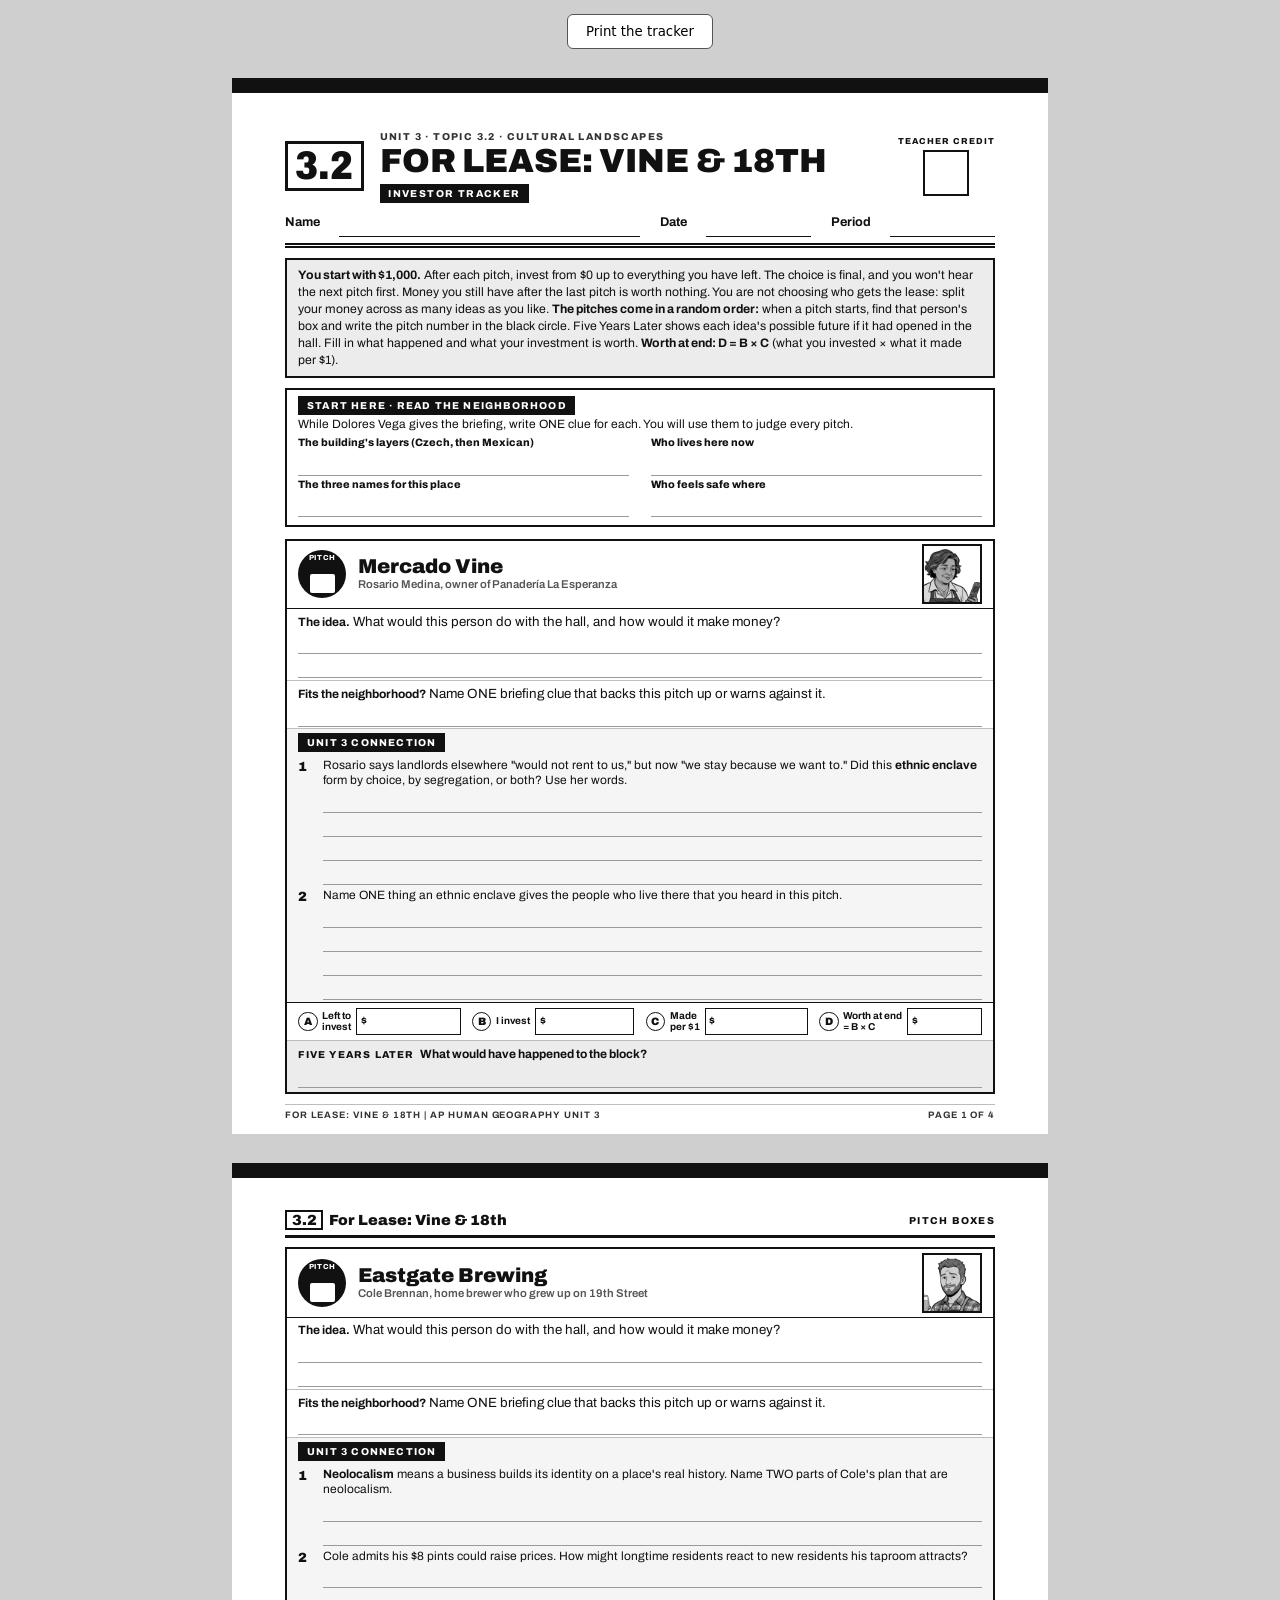
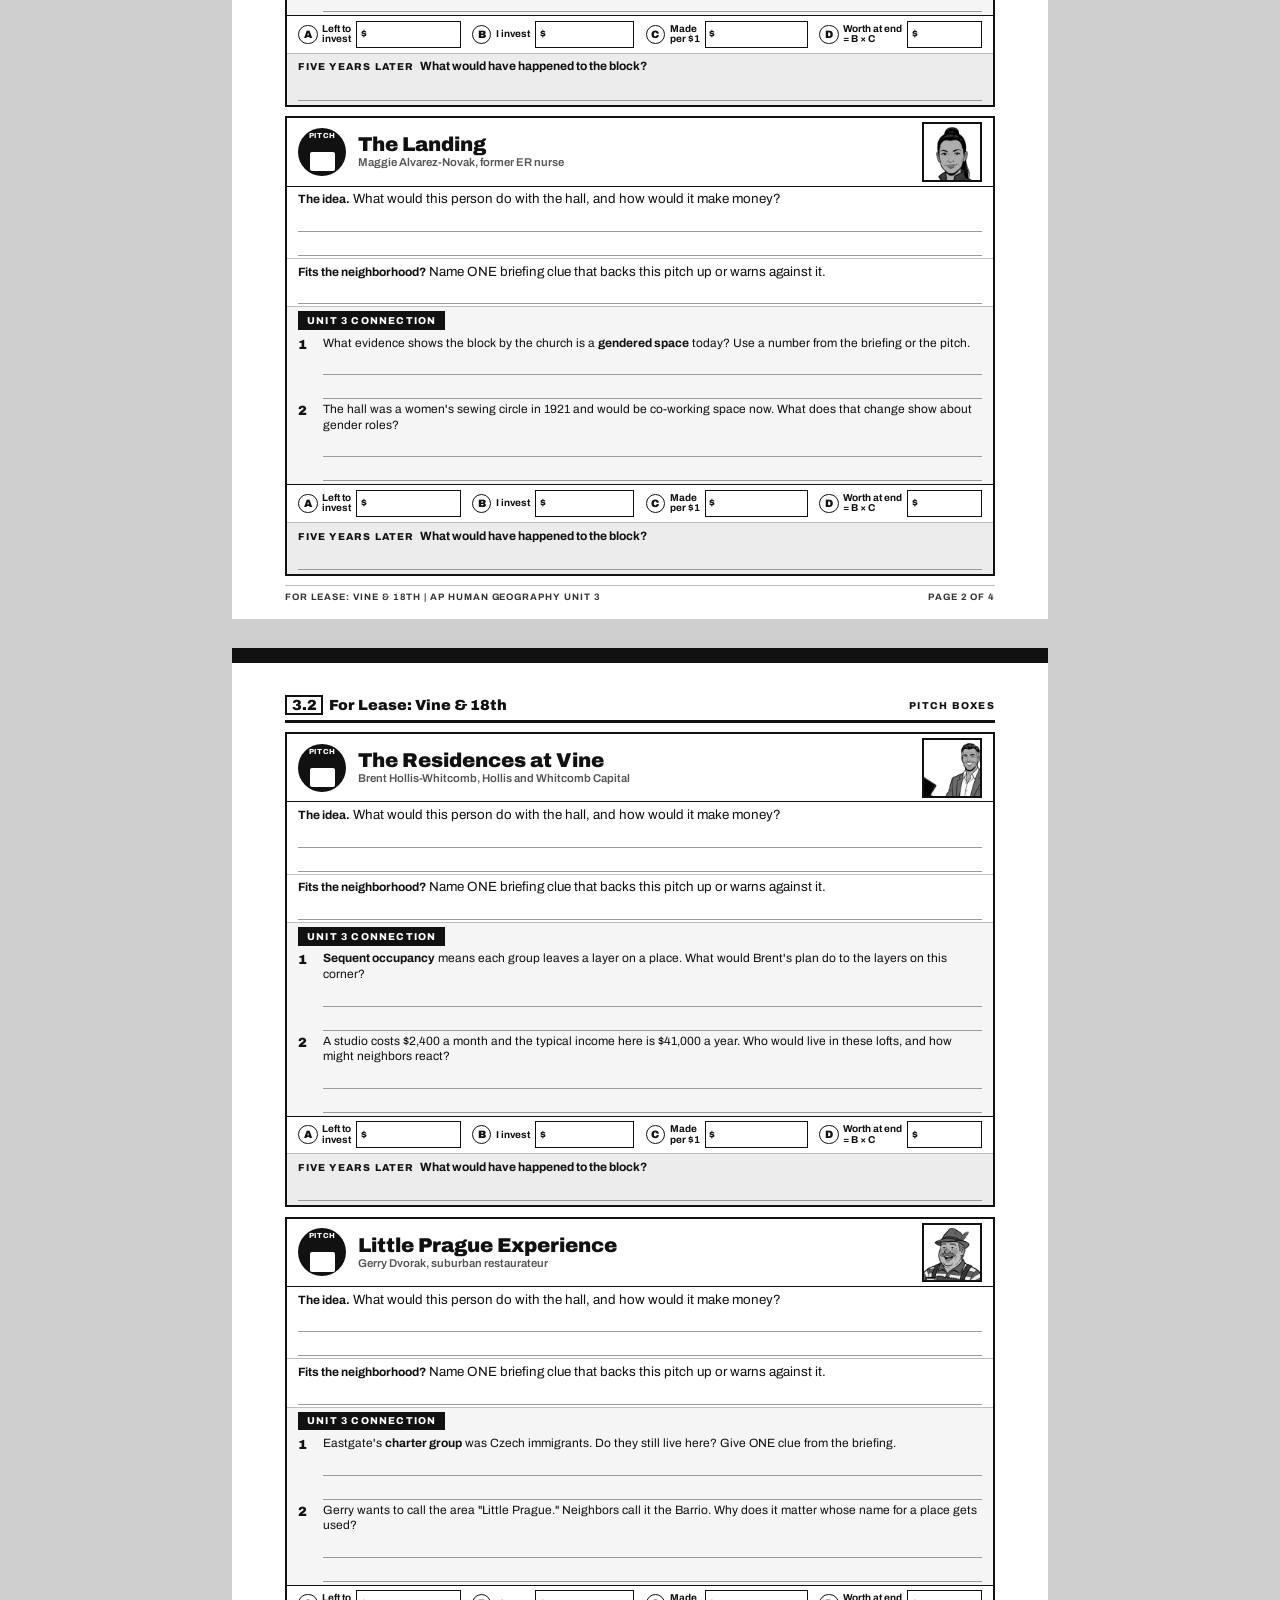
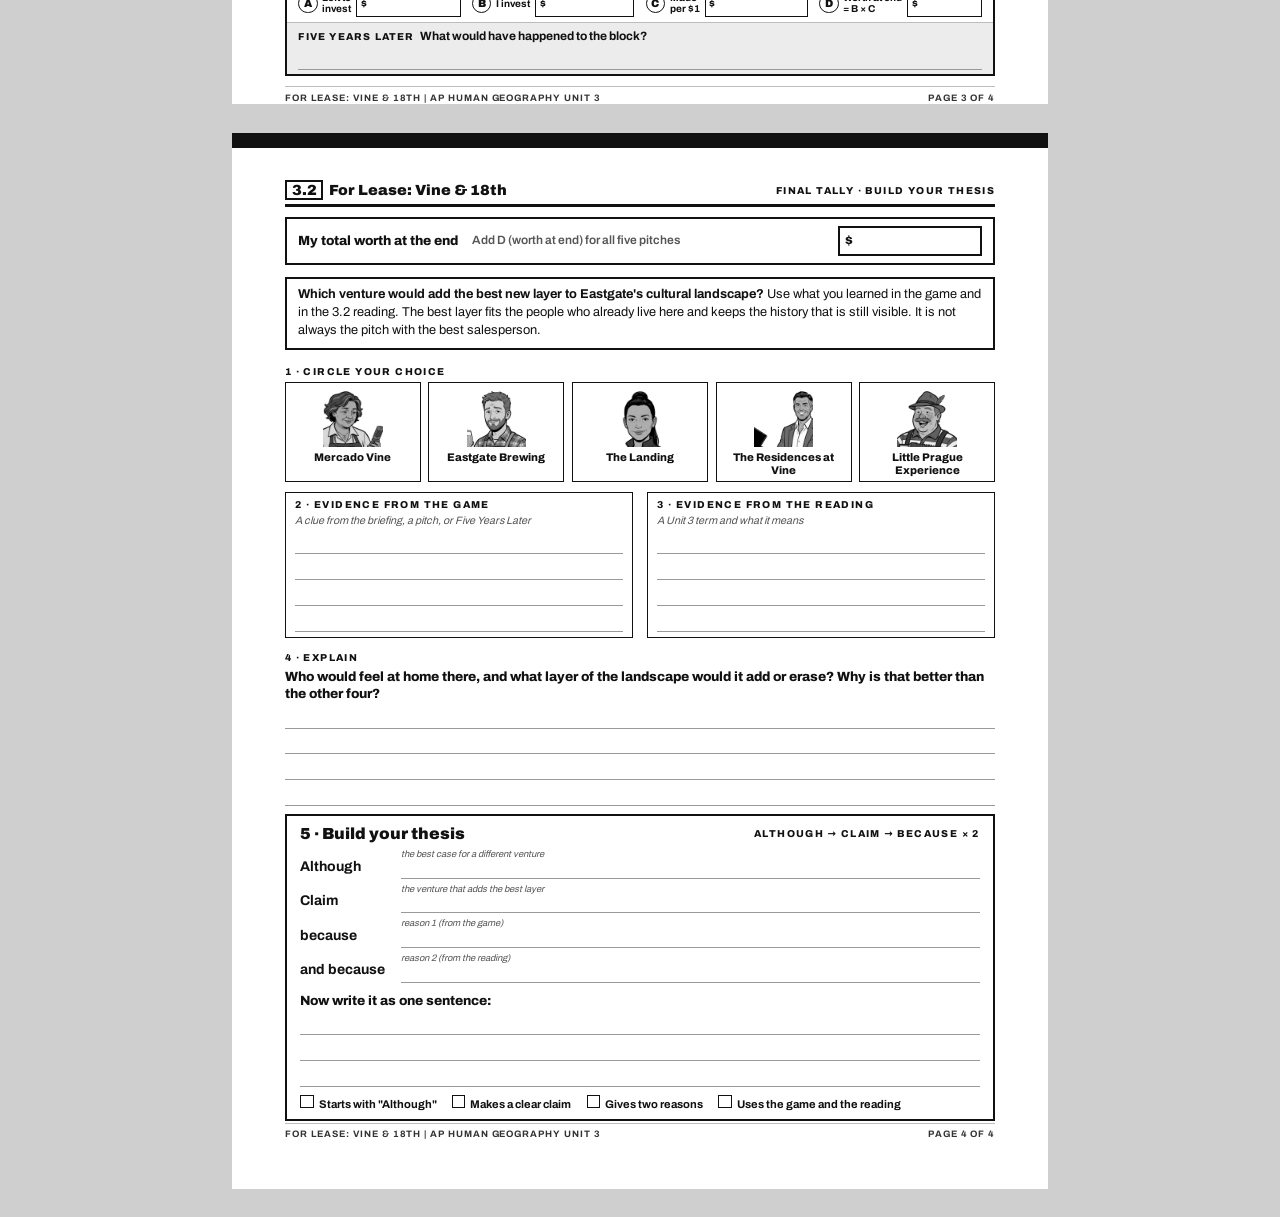
==== commit a12a4baa: "Clarify investing across ideas (five possible futures); single 'The idea' box on the tracker Co-Auth" ====
--- a/handout.html
+++ b/handout.html
@@ -39,26 +39,27 @@
     .cgrid div { font-weight: 800; font-size: 8pt; }
     .lines i { display: block; border-bottom: 1px solid var(--rule); height: .27in; }
     /* venture box */
-    .venture { border: 2.5px solid var(--ink); margin-bottom: .12in; flex: 1; display: flex; flex-direction: column; min-height: 0; }
-    .v-head { display: flex; align-items: center; gap: .12in; padding: .06in .12in; border-bottom: 1.5px solid var(--ink); }
+    .venture { border: 2.5px solid var(--ink); margin-bottom: .1in; display: flex; flex-direction: column; }
+    .v-head { display: flex; align-items: center; gap: .12in; padding: .04in .12in; border-bottom: 1.5px solid var(--ink); }
     .pitchno { width: .5in; height: .5in; border-radius: 50%; background: var(--ink); color: #fff; display: grid; place-items: center; text-align: center; font-weight: 800; font-size: 5.5pt; letter-spacing: .08em; line-height: 1.05; flex: none; }
     .pitchno b { display: block; width: .26in; height: .2in; background: #fff; border-radius: 2px; margin: .02in auto 0; }
     .v-name { flex: 1; }
     .v-name h2 { margin: 0; font-weight: 900; font-size: 15pt; line-height: 1.05; }
     .v-name div { font-size: 8.5pt; color: var(--muted); font-weight: 600; }
-    .v-head img { width: .72in; height: .72in; object-fit: cover; border: 2px solid var(--ink); filter: grayscale(1); }
+    .v-head img { width: .62in; height: .62in; object-fit: cover; border: 2px solid var(--ink); filter: grayscale(1); }
     .fields { display: grid; grid-template-columns: repeat(4, 1fr); border-bottom: 1px solid var(--line); }
     .fields div { padding: .05in .1in .03in; border-right: 1px solid var(--line); font-weight: 800; font-size: 6.8pt; letter-spacing: .12em; text-transform: uppercase; }
     .fields div:last-child { border-right: none; }
     .fields .lines i { height: .24in; }
     .row { padding: .04in .12in .02in; border-bottom: 1px solid var(--line); }
+    .row .lines i { height: .25in; }
     .row > b { font-size: 9pt; }
-    .connect { background: var(--tint-soft); padding: .05in .12in .03in; border-bottom: 1.5px solid var(--ink); flex: 1; }
+    .connect { background: var(--tint-soft); padding: .04in .12in .03in; border-bottom: 1.5px solid var(--ink); }
     .connect .tab { margin-bottom: .03in; }
     .q { display: grid; grid-template-columns: .22in 1fr; gap: 0 .04in; margin-top: .03in; font-size: 9pt; line-height: 1.3; }
     .q > span { font-weight: 900; font-size: 10pt; }
-    .q .lines i { height: .26in; }
-    .money { display: grid; grid-template-columns: repeat(4, 1fr); gap: .12in; padding: .06in .12in; border-bottom: 1px solid var(--line); align-items: center; }
+    .q .lines i { height: .25in; }
+    .money { display: grid; grid-template-columns: repeat(4, 1fr); gap: .12in; padding: .05in .12in; border-bottom: 1px solid var(--line); align-items: center; }
     .money div { display: flex; align-items: center; gap: .05in; font-weight: 700; font-size: 7.5pt; line-height: 1.05; }
     .money .l { width: .2in; height: .2in; border: 1.5px solid var(--ink); border-radius: 50%; display: grid; place-items: center; font-weight: 900; font-size: 8pt; flex: none; }
     .money .box { flex: 1; border: 1.5px solid var(--ink); height: .28in; padding-left: .04in; display: flex; align-items: center; font-weight: 800; }
@@ -132,9 +133,7 @@
           <div class="v-name"><h2>${v.name}</h2><div>${v.who}</div></div>
           <img src="assets/img/heads/${v.id}.png" alt="">
         </div>
-        <div class="fields">
-          <div>Seeking${lines(1)}</div><div>You'd be buying${lines(1)}</div><div>How it makes money${lines(1)}</div><div>The promise${lines(1)}</div>
-        </div>
+        <div class="row idea"><b>The idea.</b> What would this person do with the hall, and how would it make money?${lines(2)}</div>
         <div class="row"><b>Fits the neighborhood?</b> Name ONE briefing clue that backs this pitch up or warns against it.${lines(1)}</div>
         <div class="connect"><span class="tab">Unit 3 connection</span>
           ${v.qs.map((q, i) => `<div class="q"><span>${i + 1}</span><div>${q}${lines(n)}</div></div>`).join('')}
@@ -145,7 +144,7 @@
           <div><span class="l">C</span>Made<br>per $1<span class="box">$</span></div>
           <div><span class="l">D</span>Worth at end<br>= B × C<span class="box">$</span></div>
         </div>
-        <div class="later"><span class="tab">Five years later</span><b>What happened to the block?</b>${lines(1)}</div>
+        <div class="later"><span class="tab">Five years later</span><b>What would have happened to the block?</b>${lines(1)}</div>
       </section>`;
 
     const p1 = `<section class="page"><div class="topbar"></div>
@@ -156,7 +155,7 @@
       </div>
       <div class="nameline">Name <span></span> Date <span class="s"></span> Period <span class="s"></span></div>
       <div class="dbl"></div>
-      <div class="directions"><b>You start with $1,000.</b> After each pitch, invest from $0 up to everything you have left. The choice is final, and you won't hear the next pitch first. Money you still have after the last pitch is worth nothing. <b>The pitches come in a random order:</b> when a pitch starts, find that person's box and write the pitch number in the black circle. During Five Years Later, fill in what happened and what your investment is worth. <b>Worth at end: D = B × C</b> (what you invested × what it made per $1).</div>
+      <div class="directions"><b>You start with $1,000.</b> After each pitch, invest from $0 up to everything you have left. The choice is final, and you won't hear the next pitch first. Money you still have after the last pitch is worth nothing. You are not choosing who gets the lease: split your money across as many ideas as you like. <b>The pitches come in a random order:</b> when a pitch starts, find that person's box and write the pitch number in the black circle. Five Years Later shows each idea's possible future if it had opened in the hall. Fill in what happened and what your investment is worth. <b>Worth at end: D = B × C</b> (what you invested × what it made per $1).</div>
       <div class="clues"><span class="tab">Start here · Read the neighborhood</span>
         <p>While Dolores Vega gives the briefing, write ONE clue for each. You will use them to judge every pitch.</p>
         <div class="cgrid">
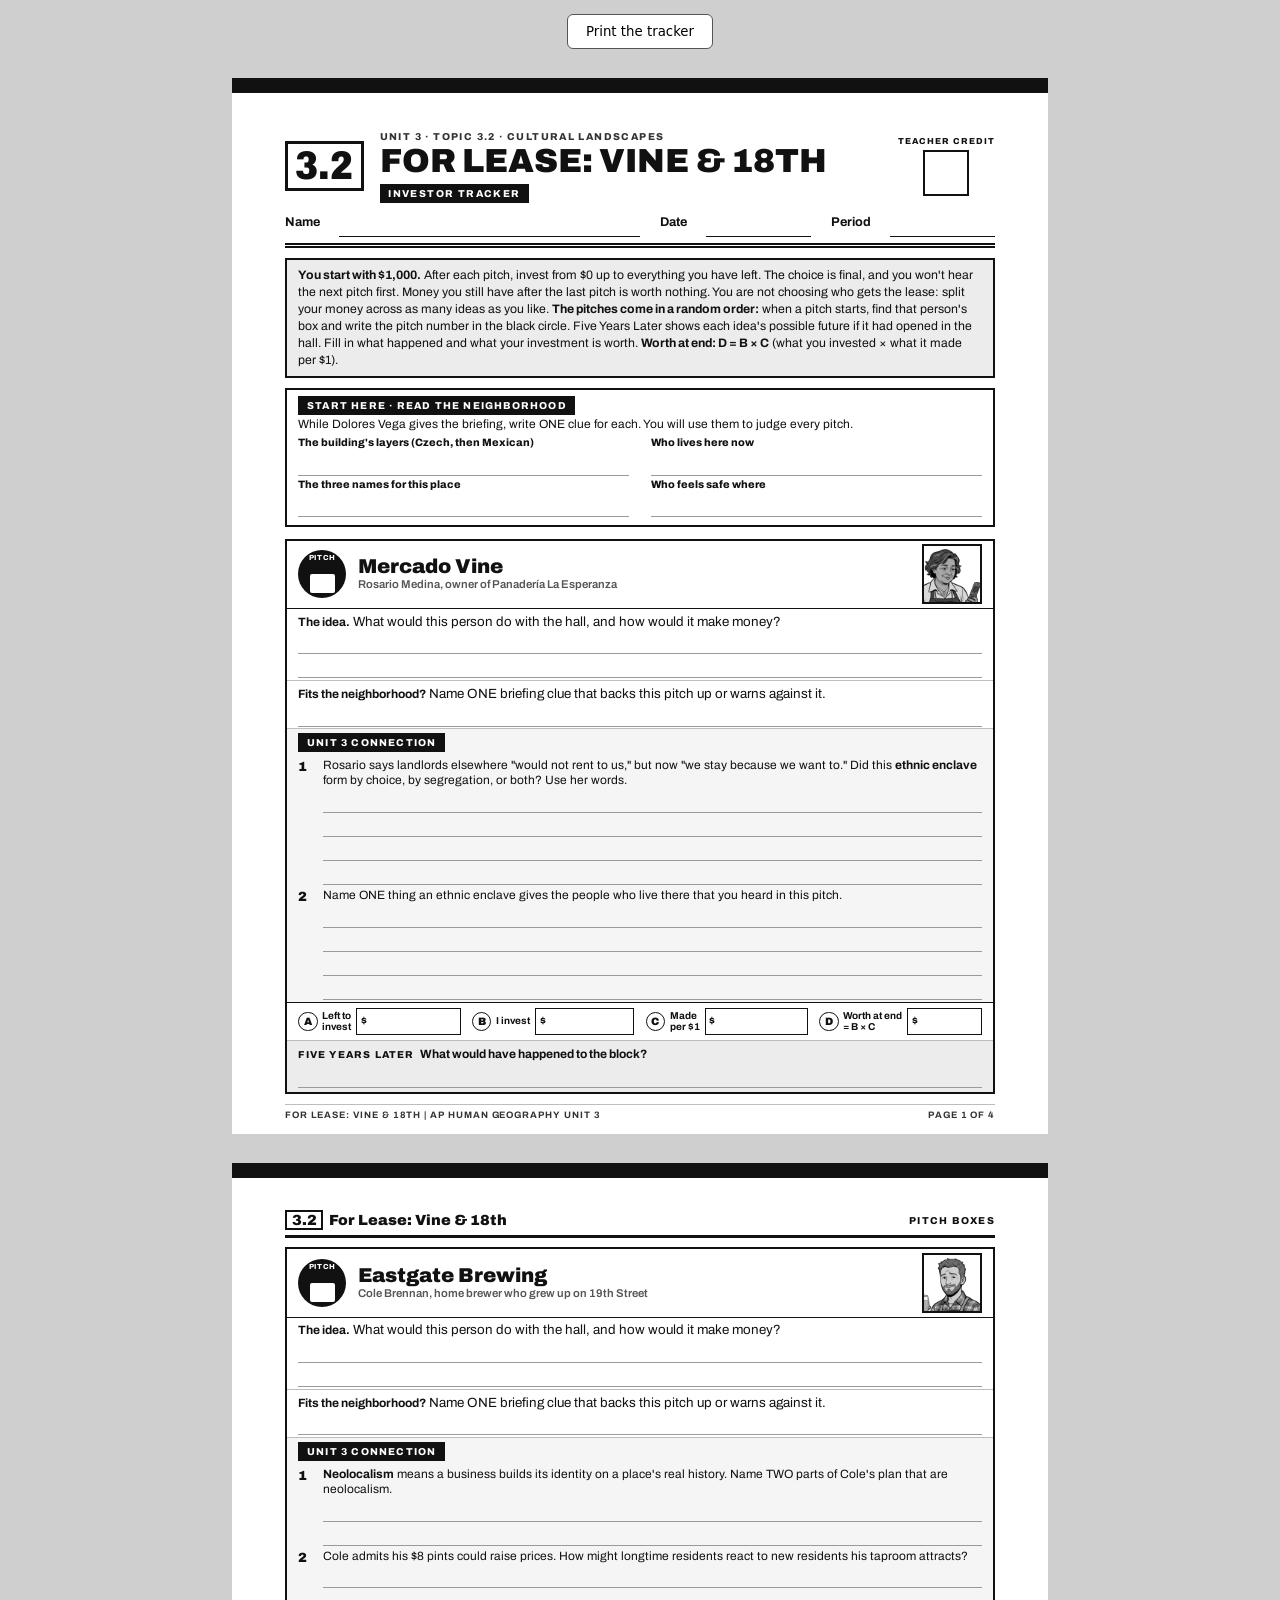
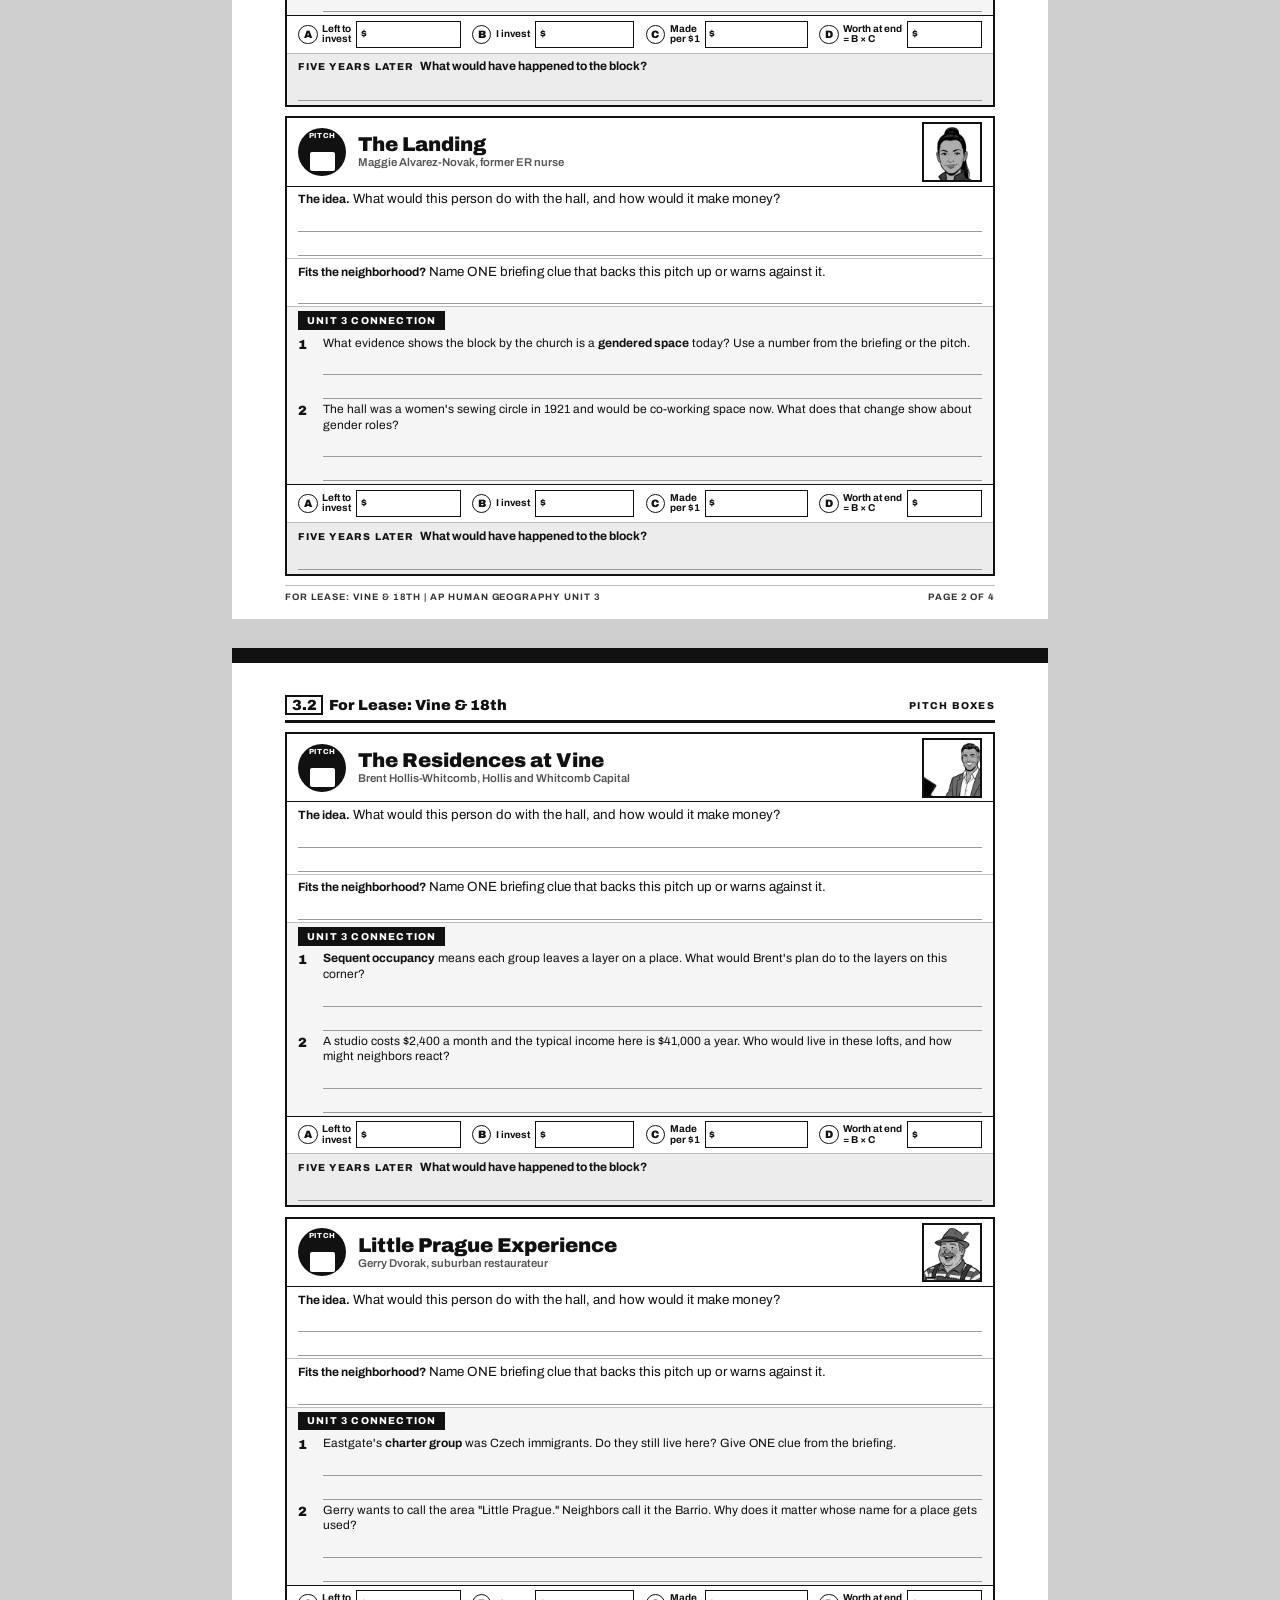
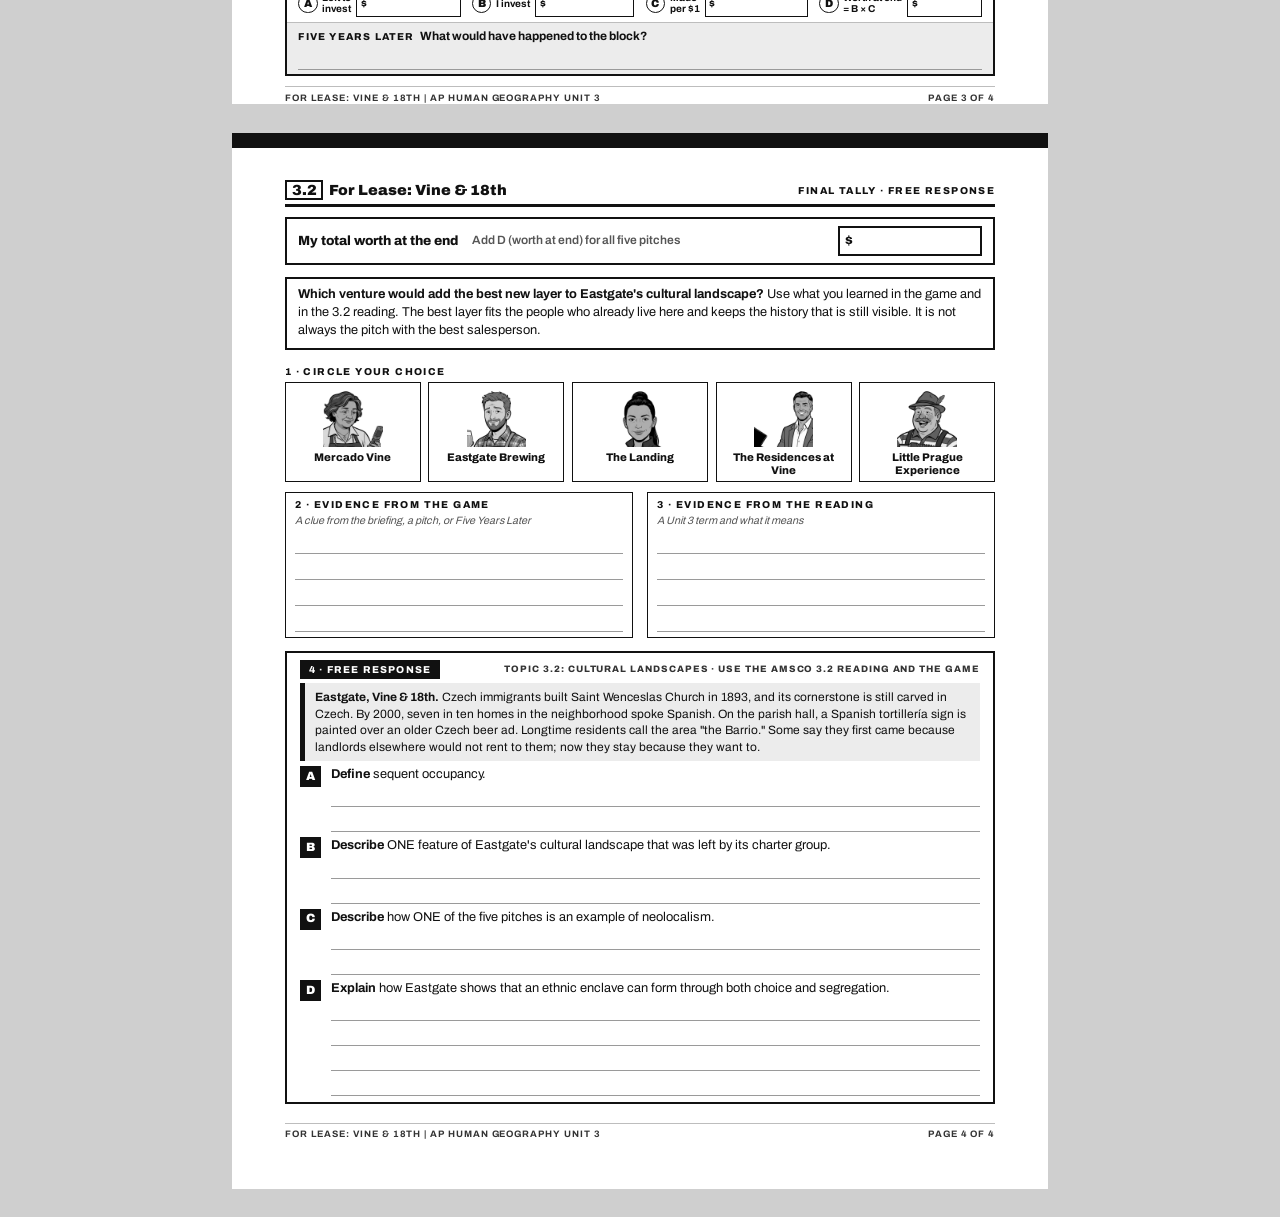
==== commit cef7824e: "Tracker page 4: replace thesis builder with a four-part 3.2 FRQ (define, describe x2, explain) Co-Au" ====
--- a/handout.html
+++ b/handout.html
@@ -87,6 +87,13 @@
     .eq div small { position: absolute; top: .02in; left: 0; font-style: italic; font-size: 7pt; color: var(--muted); }
     .checks { display: flex; gap: .16in; margin-top: .08in; font-size: 8.4pt; font-weight: 700; }
     .checks span::before { content: ''; display: inline-block; width: .12in; height: .12in; border: 1.5px solid var(--ink); margin-right: .05in; vertical-align: -1px; }
+    .frq { border: 2.5px solid var(--ink); padding: .07in .14in .06in; margin-top: .06in; }
+    .frq-head { display: flex; justify-content: space-between; align-items: center; margin-bottom: .05in; }
+    .frq-unit { font-weight: 800; font-size: 7pt; letter-spacing: .1em; text-transform: uppercase; color: var(--label); }
+    .stim { background: var(--tint); border-left: 5px solid var(--ink); padding: .06in .1in; font-size: 9pt; line-height: 1.38; margin-bottom: .04in; }
+    .fq { display: grid; grid-template-columns: .28in 1fr; gap: 0 .04in; margin-top: .05in; font-size: 9.6pt; }
+    .fq > span { width: .22in; height: .22in; background: var(--ink); color: #fff; font-weight: 900; font-size: 9pt; display: grid; place-items: center; }
+    .fq .lines i { height: .26in; }
     .foot { margin-top: auto; padding-top: .05in; border-top: 1px solid var(--line); display: flex; justify-content: space-between; font-size: 7pt; font-weight: 700; letter-spacing: .1em; text-transform: uppercase; color: var(--label); }
     .tools { text-align: center; margin: 14px; font-family: system-ui; }
     .tools button { font: inherit; padding: 8px 18px; border-radius: 6px; border: 1px solid #555; background: #fff; cursor: pointer; }
@@ -167,7 +174,7 @@
       ${foot(1)}</section>`;
     const p2 = `<section class="page">${run('Pitch boxes')}${venture(V[1])}${venture(V[2])}${foot(2)}</section>`;
     const p3 = `<section class="page">${run('Pitch boxes')}${venture(V[3])}${venture(V[4])}${foot(3)}</section>`;
-    const p4 = `<section class="page">${run('Final tally · Build your thesis')}
+    const p4 = `<section class="page">${run('Final tally · Free response')}
       <div class="total">My total worth at the end <span>Add D (worth at end) for all five pitches</span><div class="box">$</div></div>
       <div class="qbox"><b>Which venture would add the best new layer to Eastgate's cultural landscape?</b> Use what you learned in the game and in the 3.2 reading. The best layer fits the people who already live here and keeps the history that is still visible. It is not always the pitch with the best salesperson.</div>
       <div class="sl">1 · Circle your choice</div>
@@ -176,18 +183,13 @@
         <div><div class="sl" style="margin-top:0">2 · Evidence from the game</div><small>A clue from the briefing, a pitch, or Five Years Later</small>${lines(4)}</div>
         <div><div class="sl" style="margin-top:0">3 · Evidence from the reading</div><small>A Unit 3 term and what it means</small>${lines(4)}</div>
       </div>
-      <div class="sl">4 · Explain</div>
-      <div style="font-weight:800;font-size:10pt">Who would feel at home there, and what layer of the landscape would it add or erase? Why is that better than the other four?</div>
-      ${lines(4)}
-      <div class="thesis">
-        <h3>5 · Build your thesis <span>Although → claim → because × 2</span></h3>
-        <div class="eq"><b>Although</b><div><small>the best case for a different venture</small></div></div>
-        <div class="eq"><b>Claim</b><div><small>the venture that adds the best layer</small></div></div>
-        <div class="eq"><b>because</b><div><small>reason 1 (from the game)</small></div></div>
-        <div class="eq"><b>and because</b><div><small>reason 2 (from the reading)</small></div></div>
-        <div style="font-weight:800;margin-top:.1in">Now write it as one sentence:</div>
-        ${lines(3)}
-        <div class="checks"><span>Starts with "Although"</span><span>Makes a clear claim</span><span>Gives two reasons</span><span>Uses the game and the reading</span></div>
+      <div class="frq">
+        <div class="frq-head"><span class="tab">4 · Free response</span><span class="frq-unit">Topic 3.2: Cultural Landscapes · use the AMSCO 3.2 reading and the game</span></div>
+        <div class="stim"><b>Eastgate, Vine &amp; 18th.</b> Czech immigrants built Saint Wenceslas Church in 1893, and its cornerstone is still carved in Czech. By 2000, seven in ten homes in the neighborhood spoke Spanish. On the parish hall, a Spanish tortillería sign is painted over an older Czech beer ad. Longtime residents call the area "the Barrio." Some say they first came because landlords elsewhere would not rent to them; now they stay because they want to.</div>
+        <div class="fq"><span>A</span><div><b>Define</b> sequent occupancy.${lines(2)}</div></div>
+        <div class="fq"><span>B</span><div><b>Describe</b> ONE feature of Eastgate's cultural landscape that was left by its charter group.${lines(2)}</div></div>
+        <div class="fq"><span>C</span><div><b>Describe</b> how ONE of the five pitches is an example of neolocalism.${lines(2)}</div></div>
+        <div class="fq"><span>D</span><div><b>Explain</b> how Eastgate shows that an ethnic enclave can form through both choice and segregation.${lines(4)}</div></div>
       </div>
       ${foot(4)}</section>`;
     document.getElementById('pages').innerHTML = p1 + p2 + p3 + p4;
